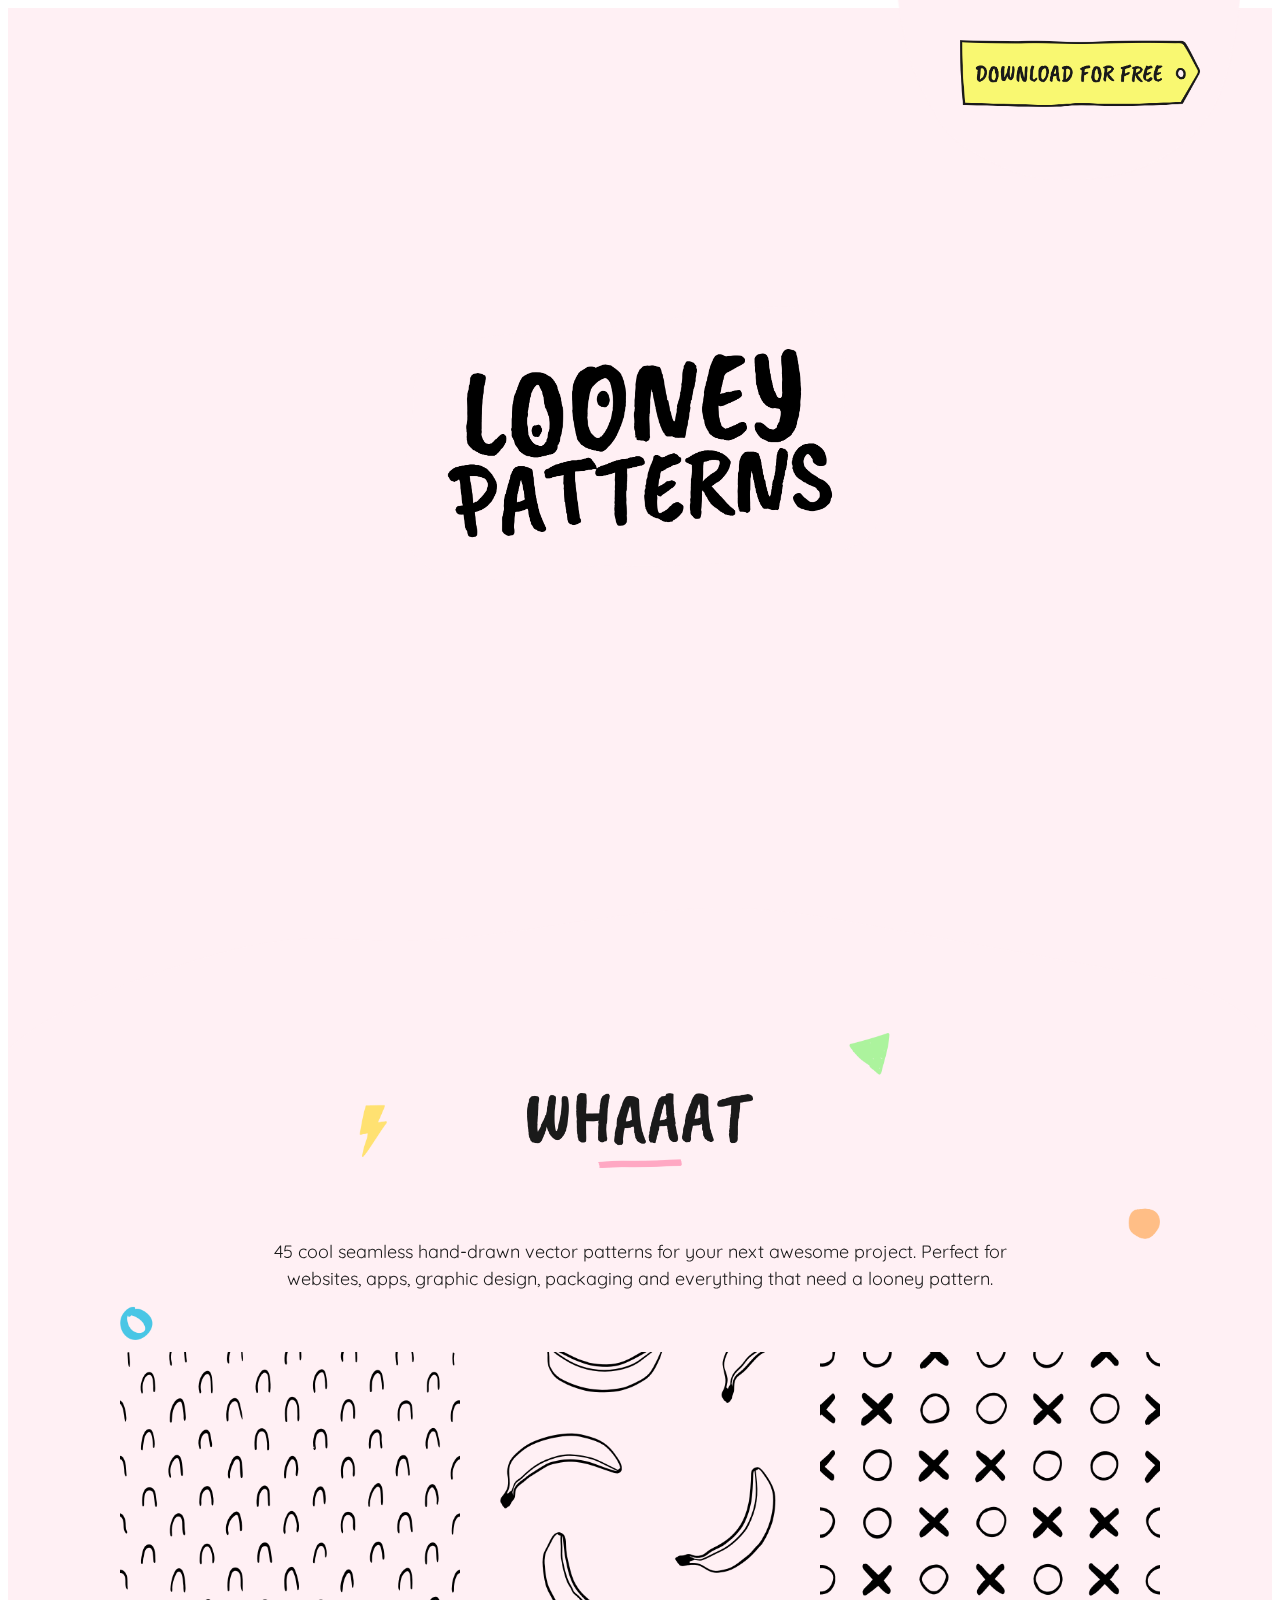
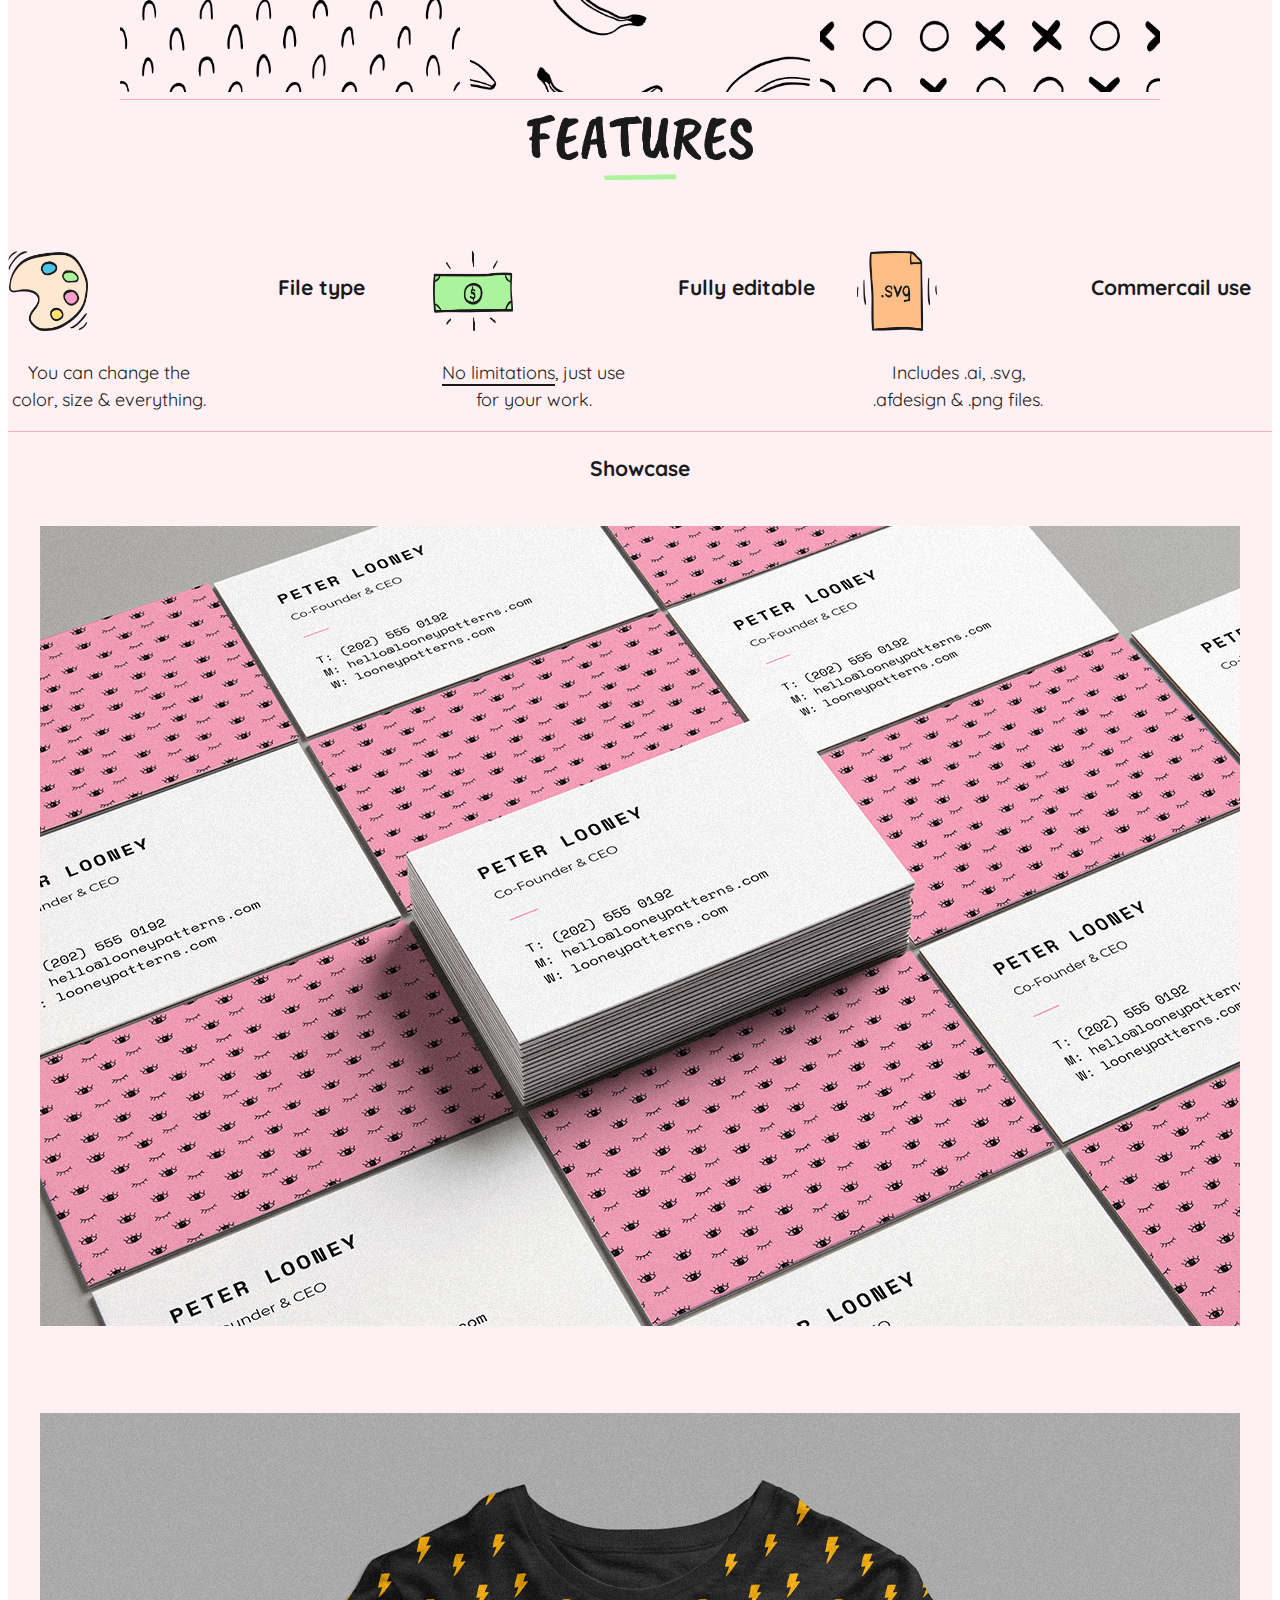
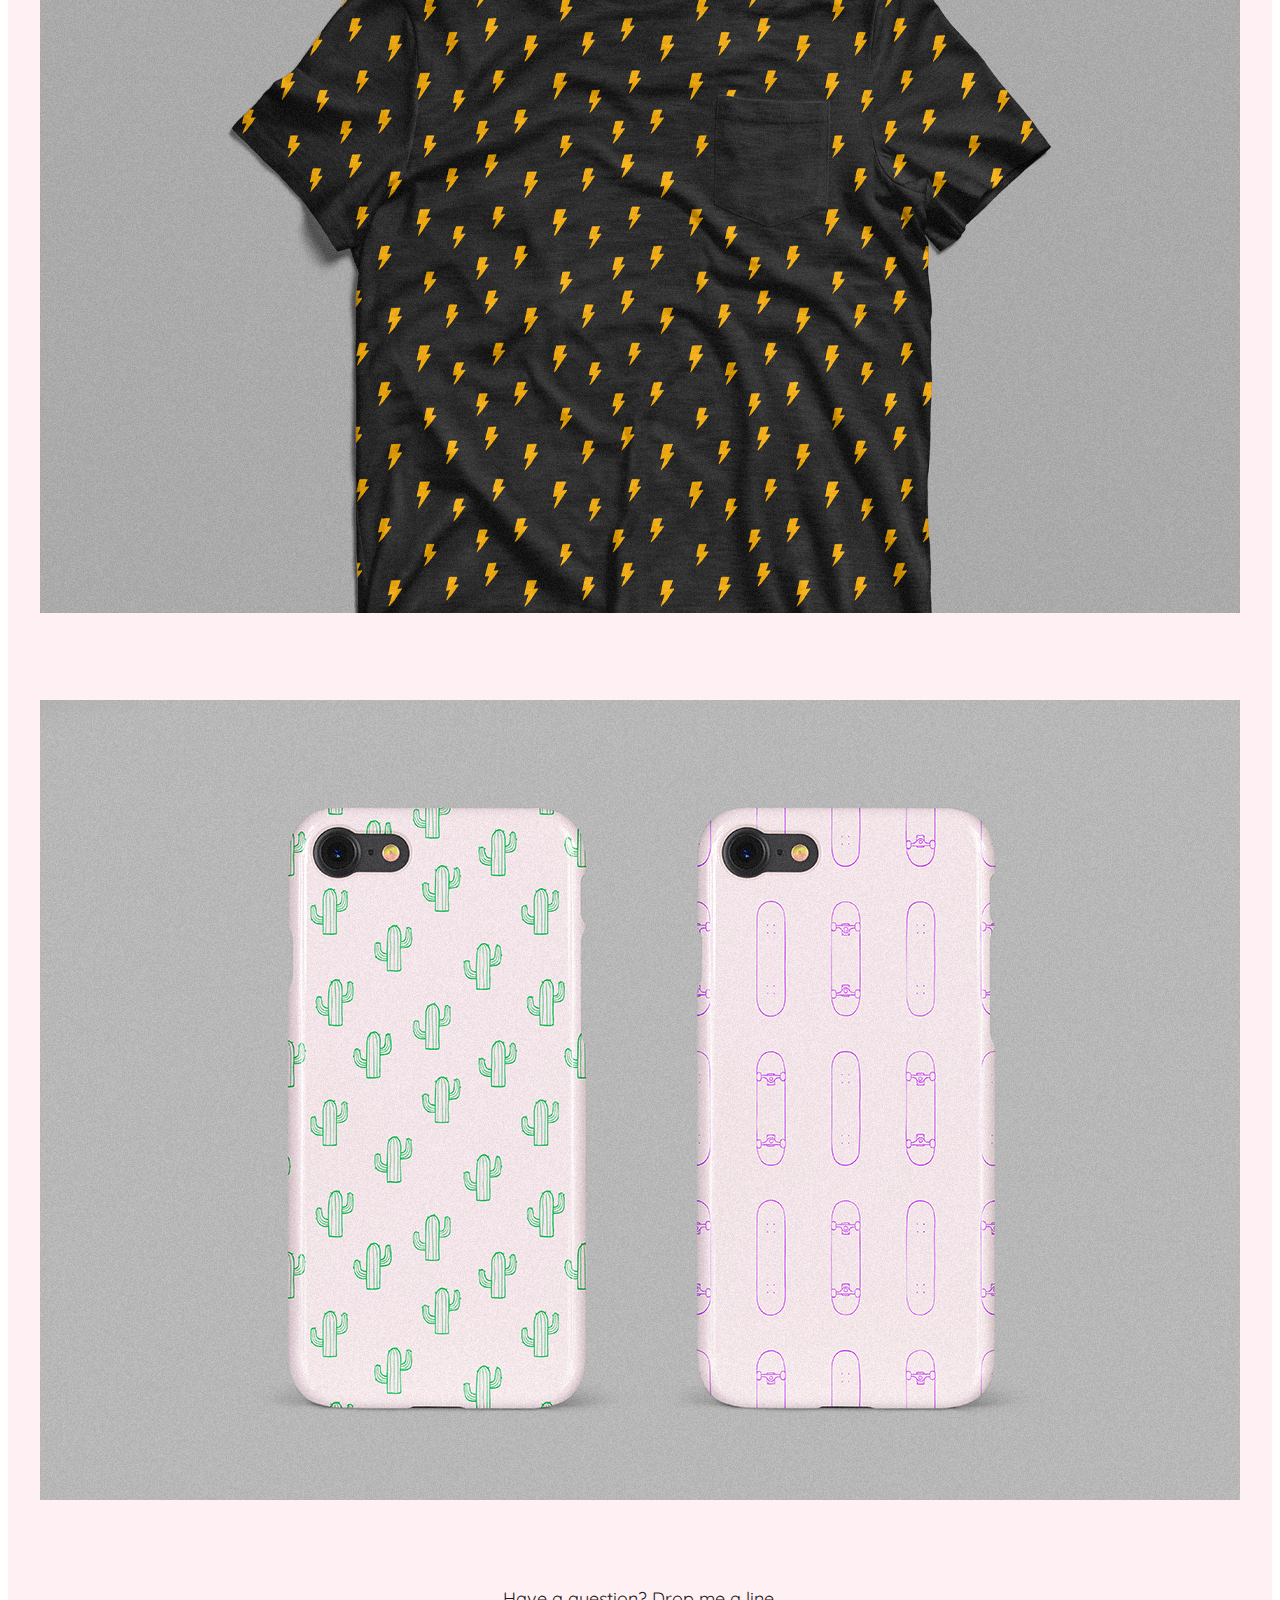
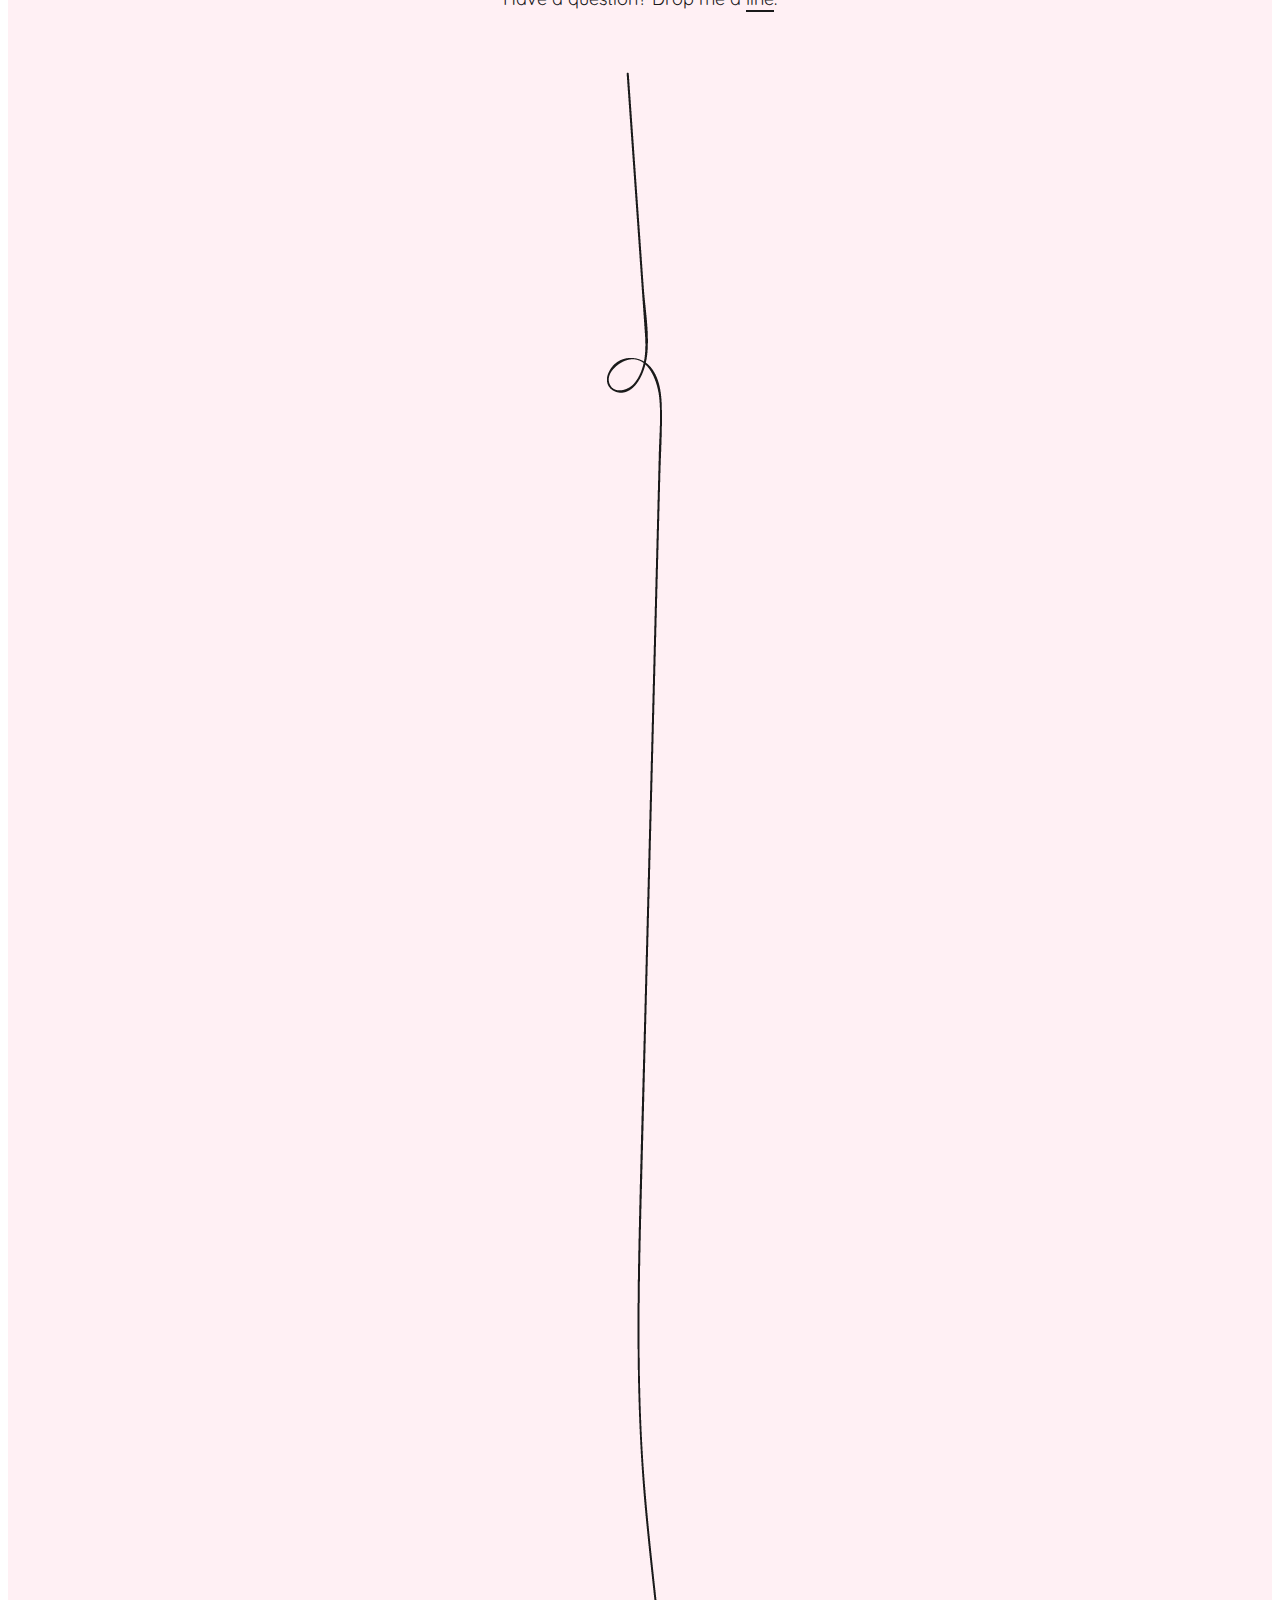
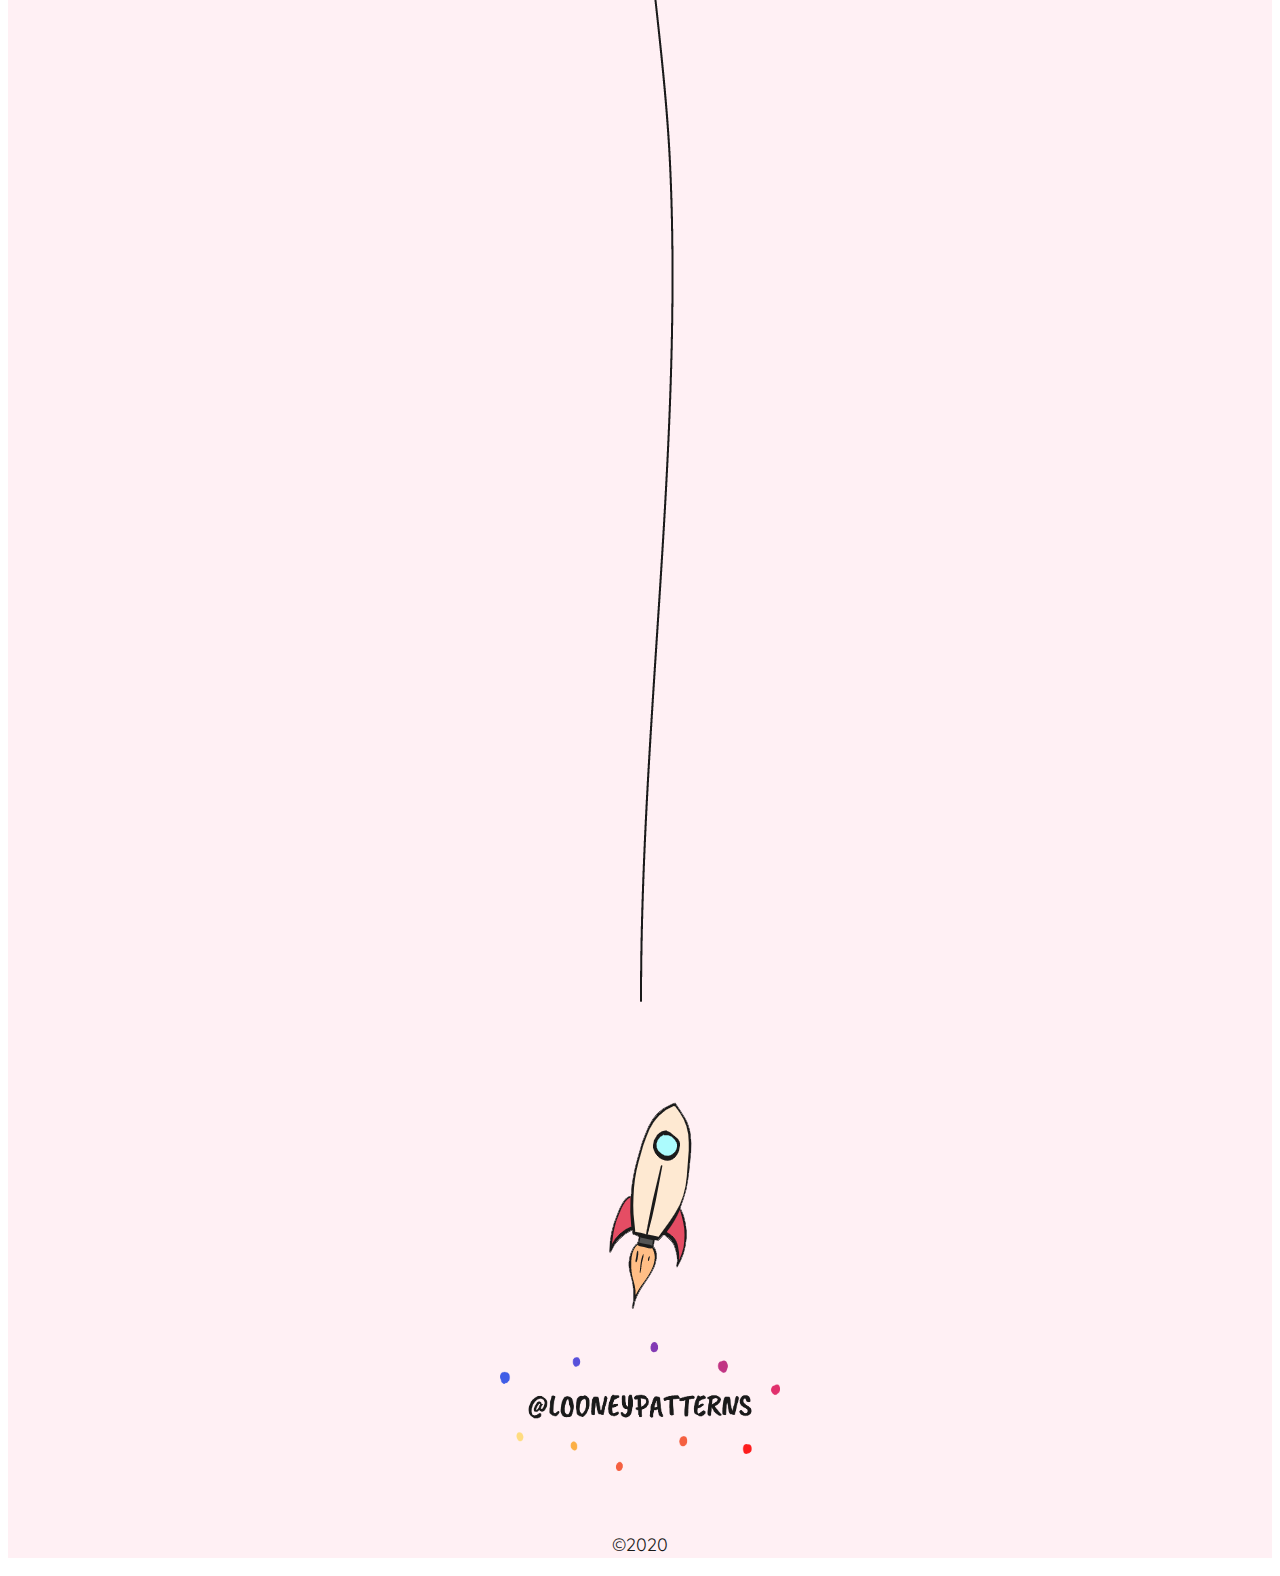
==== index.html @ 1f097062 "free button" ====
<!DOCTYPE html>
<html lang="en">
<head>
    <meta charset="UTF-8">
    <title>Home | Looney Patterns</title>
    <link rel="preconnect" href="https://fonts.gstatic.com"/> 
    <link href="https://fonts.googleapis.com/css2?family=Quicksand:wght@600&display=swap" rel="stylesheet"/>
    <link rel="stylesheet" href="css1/main.css"/>
</head>

<body>
<div class= "page">
<!-- header -->
    <nav class="free">
        <img src="images/header-free-btn.png" alt="download for free"/>
    </nav>

    <div class="free-background">
        <img src="images/header-free-btn-bg.png" alt="free background"/>
    </div>

    <div class="logo">
        <div class="logo-image">
            <h1><img src="images/header-logo.png" alt="logo"/></h1>
        </div>
    </div>
        <img class="top" src="images/body-top.png" alt="transition"/>	

<!-- section 1 -->
<section class="page-container">
    <section class="patterns">
        <div class="shapes">
            <img src="images/s1-shapes.png" alt="shapes"/>
        </div>
        <h2 class="whaaat-title"><img src="images/s1-whaaat-title.png" alt="whaaat title"/></h2>
            <p class="whaaat-copy">45 cool seamless hand-drawn vector patterns for your next awesome project. Perfect for websites, apps, graphic design, packaging and everything that need a looney pattern.</p>
 
<!-- section 1 patterns -->       
            <div class="pattern-container">
                <div class="pattern">
                    <div class="hover">
                        <a href="#!"><img class="hover-btn" src="images/view.png" alt="eye button"></a>
                    </div>
                    <img src="pattern/45.png" alt="pattern 45"/>
                </div>
                <div class="pattern">
                    <div class="hover">
                        <a href="#!"><img class="hover-btn" src="images/view.png" alt="eye button"></a>
                    </div>
                    <img src="pattern/44.png" alt="pattern 44"/>
                </div>
                <div class="pattern-right">
                    <div class="hover">
                        <a href="#!"><img class="hover-btn" src="images/view.png" alt="eye button"></a>
                    </div>
                    <img src="pattern/43.png" alt="pattern 43"/>
                </div>
            </div>
    </section>

<!-- section 2 -->
    <h2 class="features-title"><img src="images/s2-features-title.png" alt="features title"/></h2>
    <section class="pattern-container">
    <div class="item">
        <img src="images/s2-icon-fullyeditable.png" alt="fully editable icon"/>
    <h3>File type</h3>
    <p>You can change the color, size & everything.</p>
    </div>
    <div class="item">
        <img src="images/s2-icon-commercialuse.png" alt="commercial use icon"/>
    <h3>Fully editable</h3>
    <p><a href= "#!" class="link">No limitations</a>, just use for your work.</p>
    </div>
    <div class="item">
        <img src="images/s2-icon-filetype.png" alt="file type icon"/>
    <h3>Commercail use</h3>
    <p>Includes .ai, .svg, .afdesign & .png files.</p>
    </div>
    </section>
<!-- section 3 -->
    <h3>Showcase</h3>
    <div class="slider">
        <img src="images/s3-showcase-business-card.png" alt="business cards"/>
        <img src="images/s3-showcase-t-shirt.png" alt="t-shirt"/>
        <img src="images/s3-showcase-phone-case.png" alt="iphone case"/>
    </div>
<!-- footer -->
<footer>
    <p>Have a question? Drop me a <a href="#" class="link">line</a>.</p>
    <div class="line">
    <img src="images/footer-line.png" alt="line image">
    </div>
        <img src="images/footer-rocket.png" alt="rocket">
    <a href="#!"><img class="instagram" src="images/footer-instagram.png" alt="instagram link"/></a>
    <p> &#169;2020</p>
</footer>
</section>
</body>
</div>
</html>
---- css1/main.css ----
:root{
    --font-sans-serif: Quicksand, sans-serif;
    --black: #1a1a1a;
    --light-pink: #FFF0F4;
    --dark-pink: #ffa8c3;
}

body {
    font-family: var(--font-sans-serif);
    color: var(--black);
    line-height: 1.5;
    font-size: 1.8rem;
    font-size: 18px;
}
img {
	max-width: 100%;
	height: auto;
}
/*link hover*/
a {
	color: var(--black);
	text-decoration: none;
}
.link {
  border-bottom: 2px solid var(--black);
}
.link:hover { 
	background: var(--black);
	color: var(--light-pink);
}

/*page background*/
.page {
  background: var(--light-pink) url(https://looneypatterns.com/images/bg.png) fixed repeat;
  background-size: 144px;
  width: 100%;
	height: 100%;
} 

/*titles*/
.whaaat-title {
	max-width: 226px;
	margin: 0 auto 60px;
}

.features-title {
	max-width: 226px;
	margin: 0 auto 60px;
}

.logo-image {
	width: 480px;
	position: fixed;
	top: 50%;
	left: 50%;
  transform: translate(-50%, -50%);
}

.logo {
  width: 100%;
  height: 100vh;
  min-height: 540px;
}

/*header*/
/*nav*/
.free {
  width: calc(100% - 60px);
  max-width: 1200px;
  height: 70px;
  position: fixed;
  margin: 0 auto;
  top: 40px;
  left: 0;
  right: 0;
  z-index: 9998;
}
  
.free-background {
  width: calc(100% - 60px);
  max-width: 1200px;
  height: 180px;
  position: fixed;
  margin: 0 auto;
  top: 0px;
  left: 0;
  right: 0;
  z-index: 1;
  text-align: right;
}

.free-background img{
  height: 180px;
}

.free img {
	display: block;
	margin-left: calc(100% - 280px);
	width: 240px;
	z-index: 9998;
}

/*transition*/
.top {
	position: relative;
	display: block;
	width: 100%;
	margin-bottom: -1px;
}

.page-container {
  background: #FFF0F4;
  position: relative;
  height: 100%;
  text-align: center;
}

/*section 1*/

.patterns {
	position: relative;
	max-width: 1040px;
	margin: 0 auto;
	padding: 40px 0 15px;
}

.whaaat-copy {
  margin: 0 0 60px 0;
  padding: 0 120px;
  position: relative;
}
.shapes {
	width: 100%;
	max-width: 1040px;
	height: 180px;
	position: absolute;
  top: -20px;
}

/*patterns*/

.pattern-container {
    position: relative;
    border-bottom: 1px solid #FFA8C3;
    display: grid;
    grid-gap: 10px;
    grid-template-columns: repeat(auto-fit, minmax(185px, 1fr));
    align-content: start;
}

.pattern-container img {
  border-radius: 10px;
}

.pattern-container .pattern { 
  line-height: 0; 
}

.pattern-right { 
  position: relative;
}

.pattern:after {
	background: #FFA8C3;
	display: block;
	width: 1px;
	height: 100%;
	position: absolute;
	top: 0;
	right: 0;
}

.hover {
	width: 100%;
	height: 100%;
	position: absolute;
	top: 0;
	left: 0;
	opacity: 0;
}

.hover:hover { 
  opacity: 1; 
}

.hover-btn {
	width: 80px;
	position: absolute;
	top: 50%;
	left: 50%;
	transform: translate(-50%, -50%);
}

/*section 2*/
.item { 
  display: grid;
  grid-gap: 10px;
  grid-template-columns: repeat(auto-fit, minmax(185px, 1fr));
  align-content: start;
}
.item img {
	width: 80px;
	height: 80px;
}

.item p {
  display: block;
  margin-block-start: 1em;
  margin-block-end: 1em;
  margin-inline-start: 0px;
  margin-inline-end: 0px;
}
.patterns-features h3 { 
  margin: 10px 0; 
}

/*section 3*/

.slider img {
	margin: 20px 0 60px;
	position: relative;
	z-index: 9997;
}


/*footer*/

.line {
	width: 180px;
	margin: 60px auto 60px;
}

.instagram{
    position: relative;
    z-index: 2;
    display: block;
    width: 100%;
    max-width: 280px;
    margin: 0 auto 60px;
}
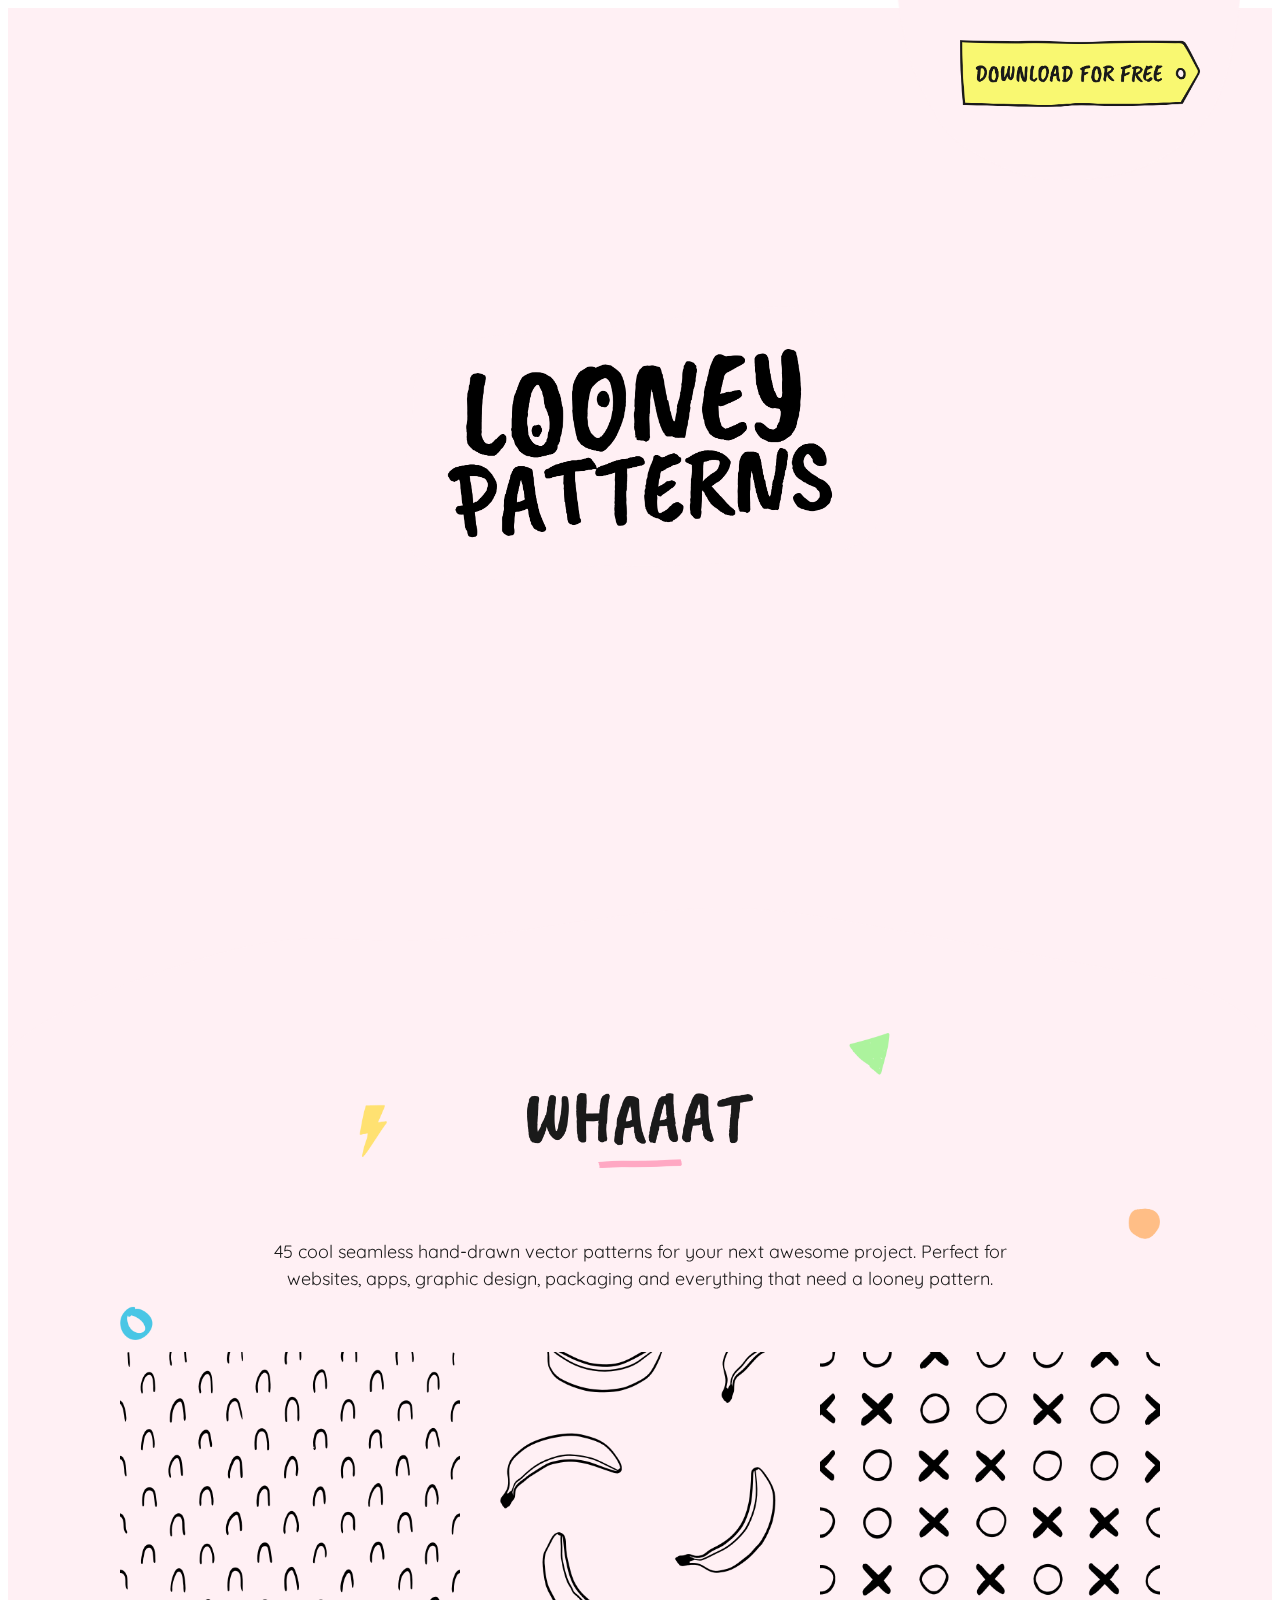
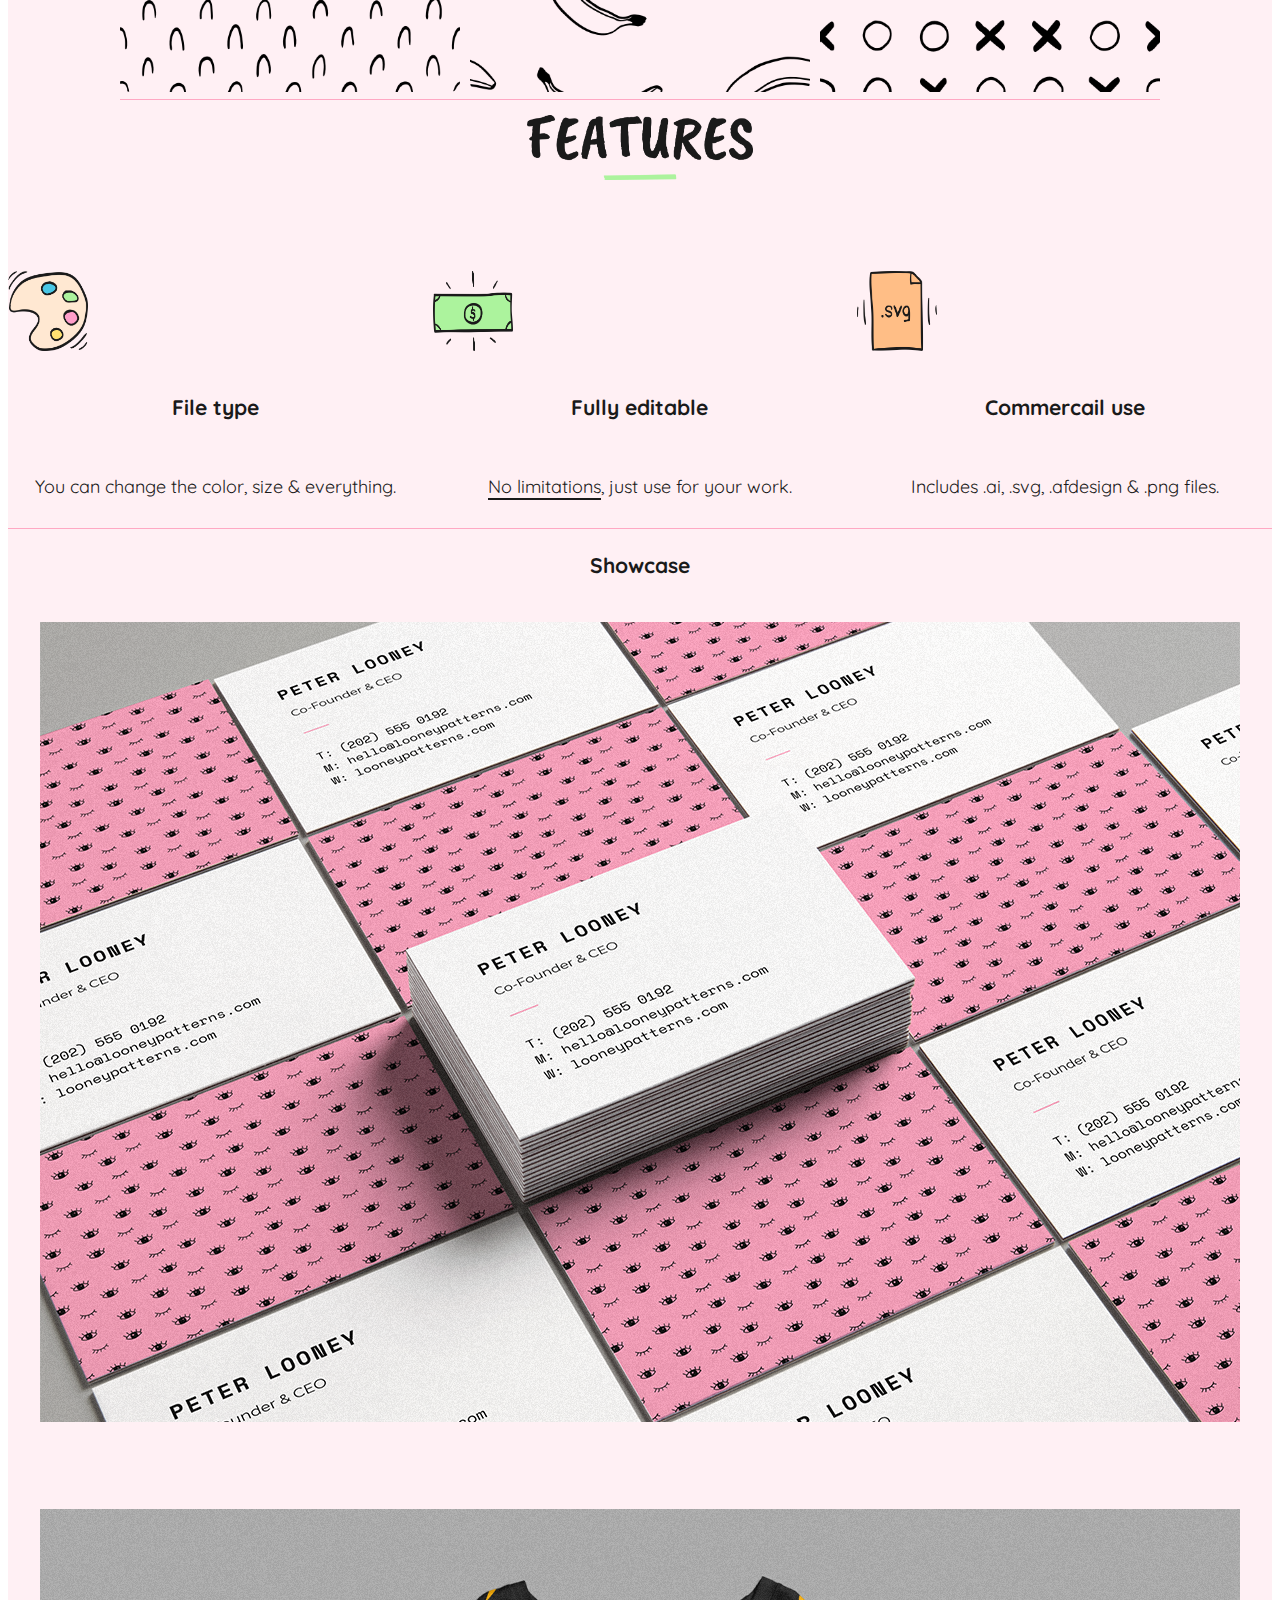
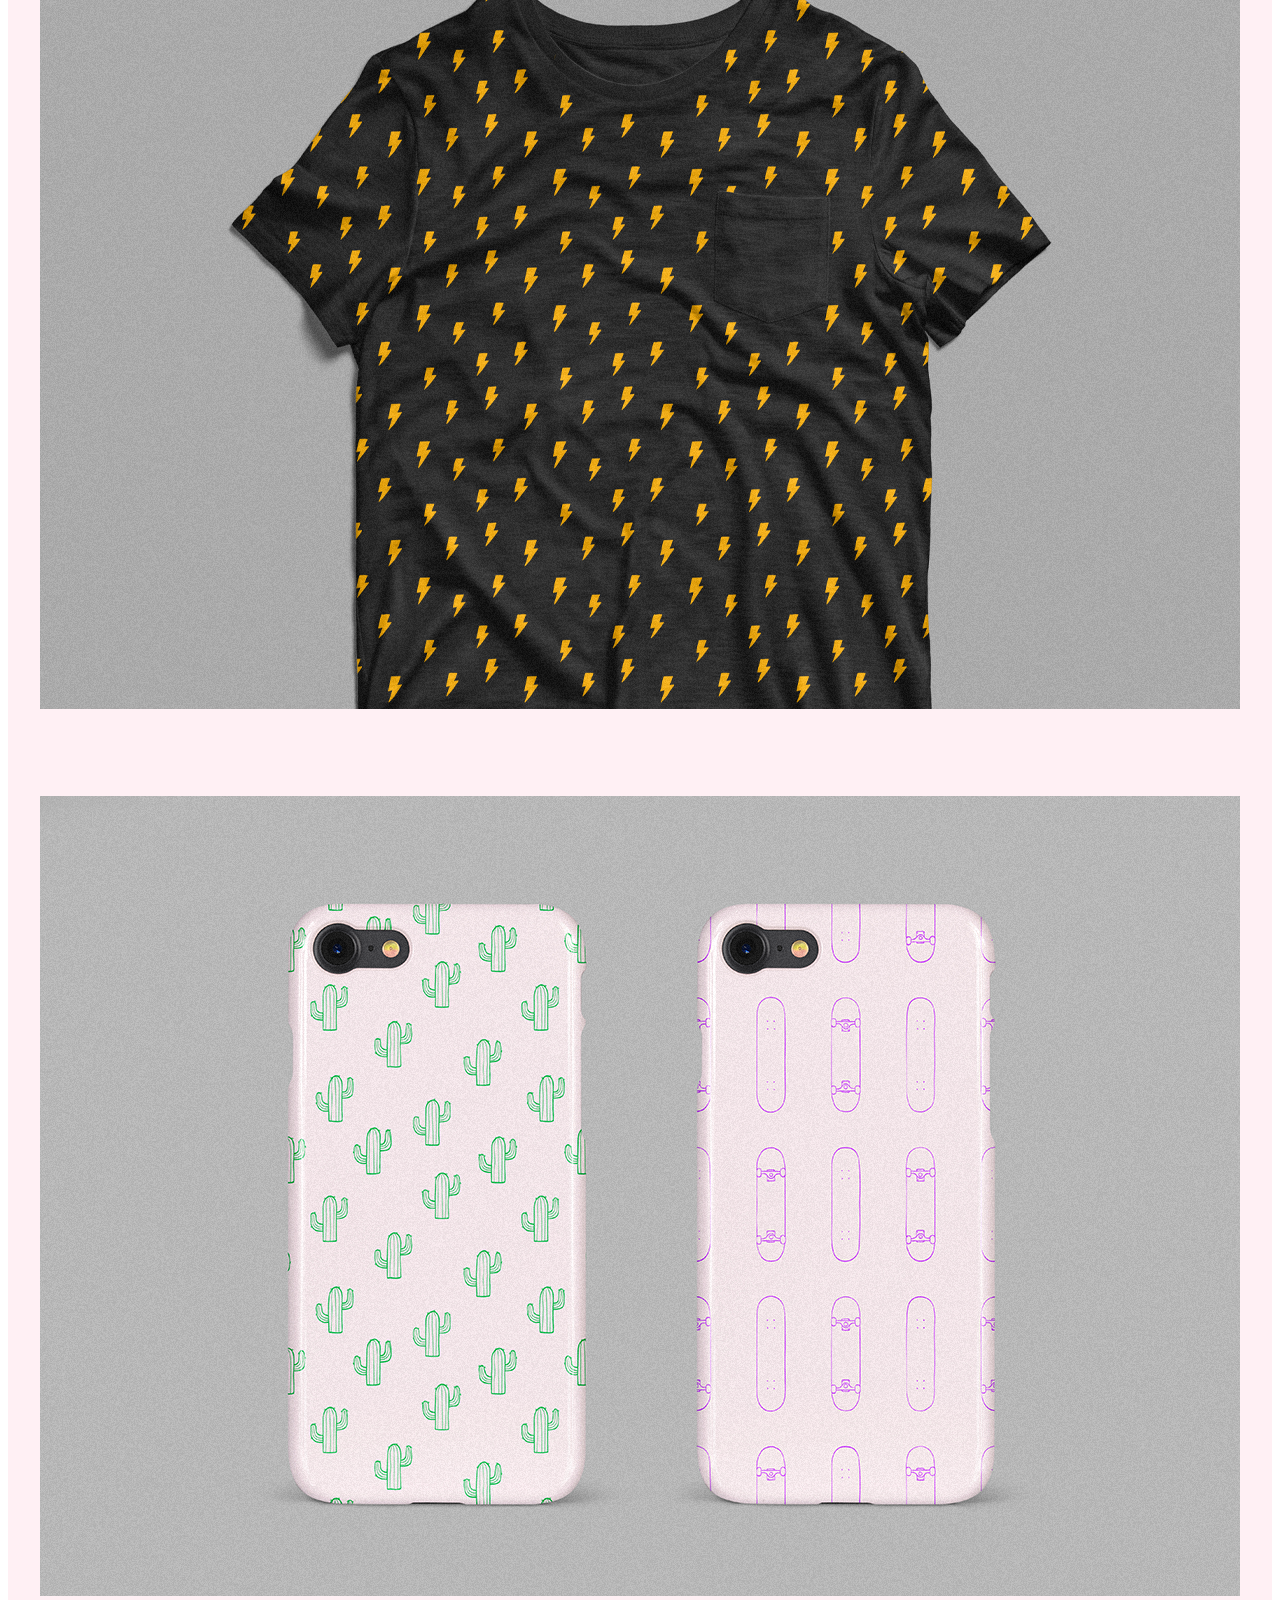
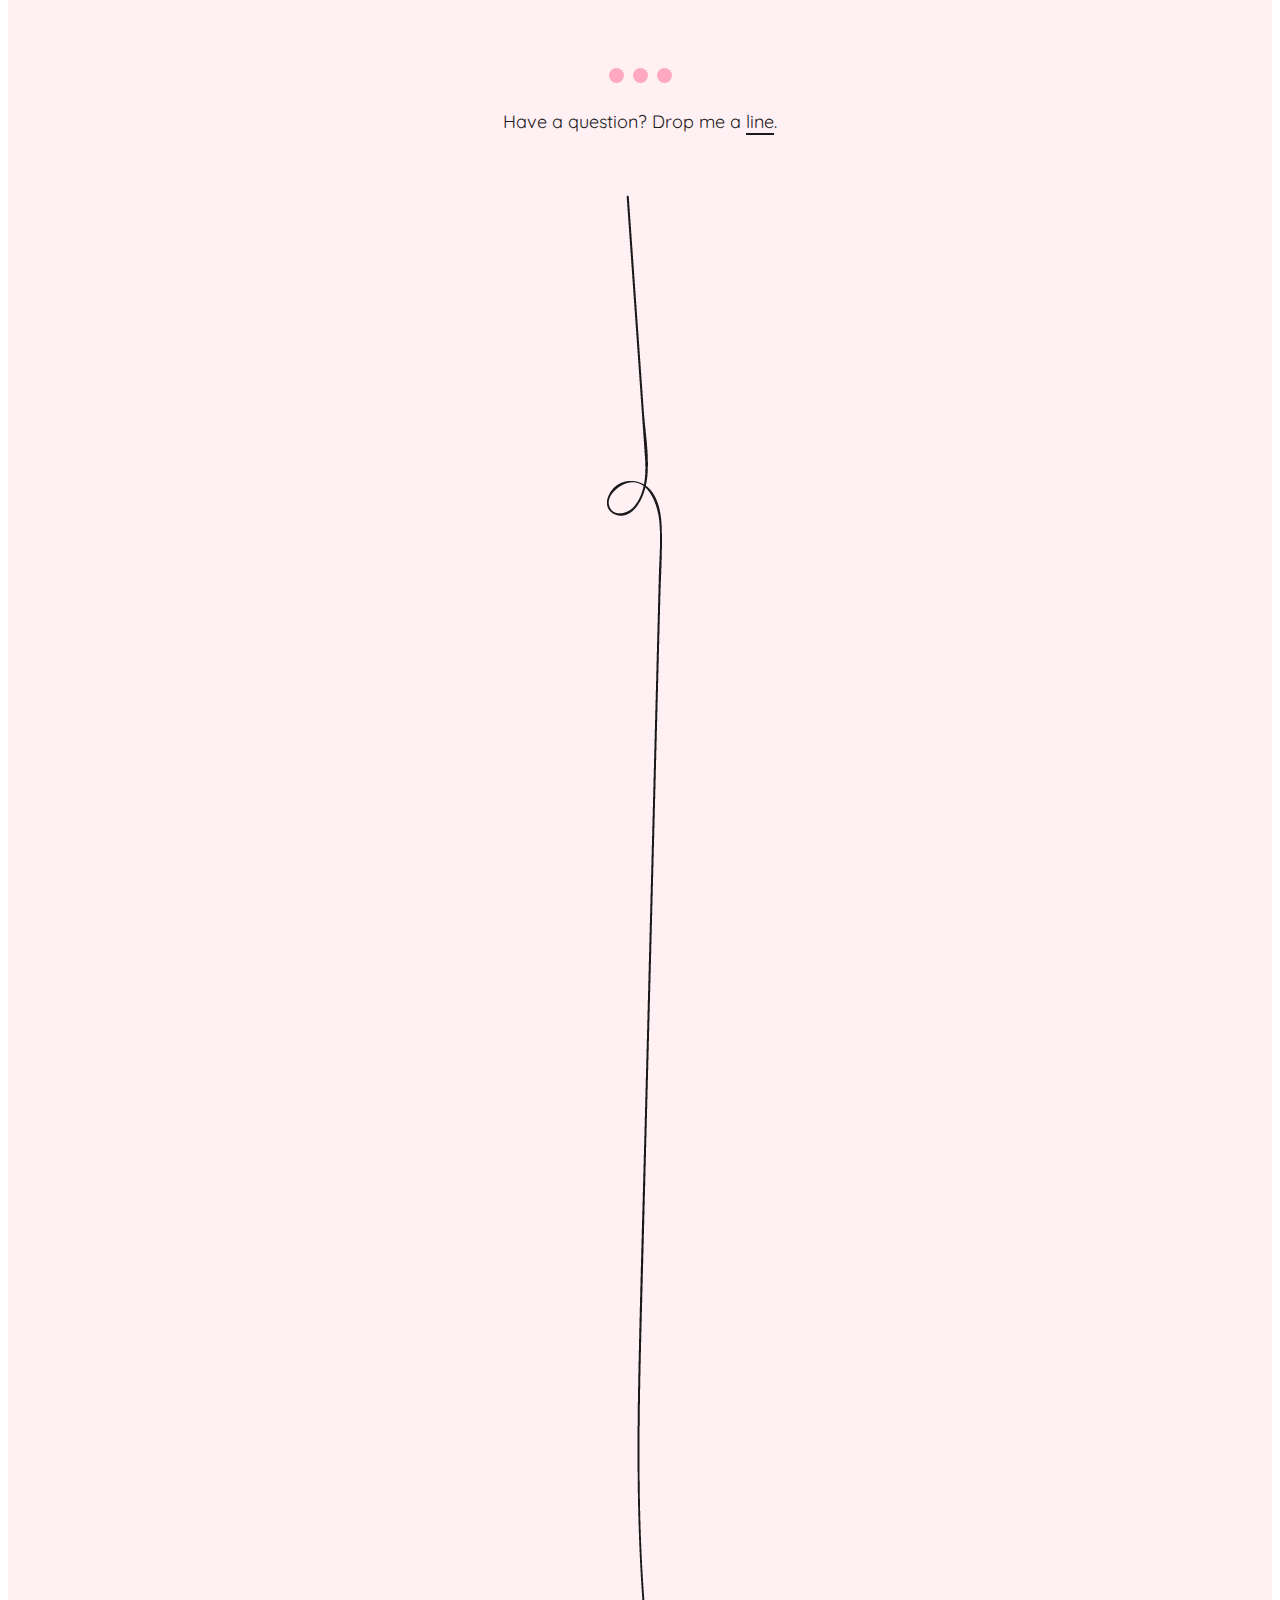
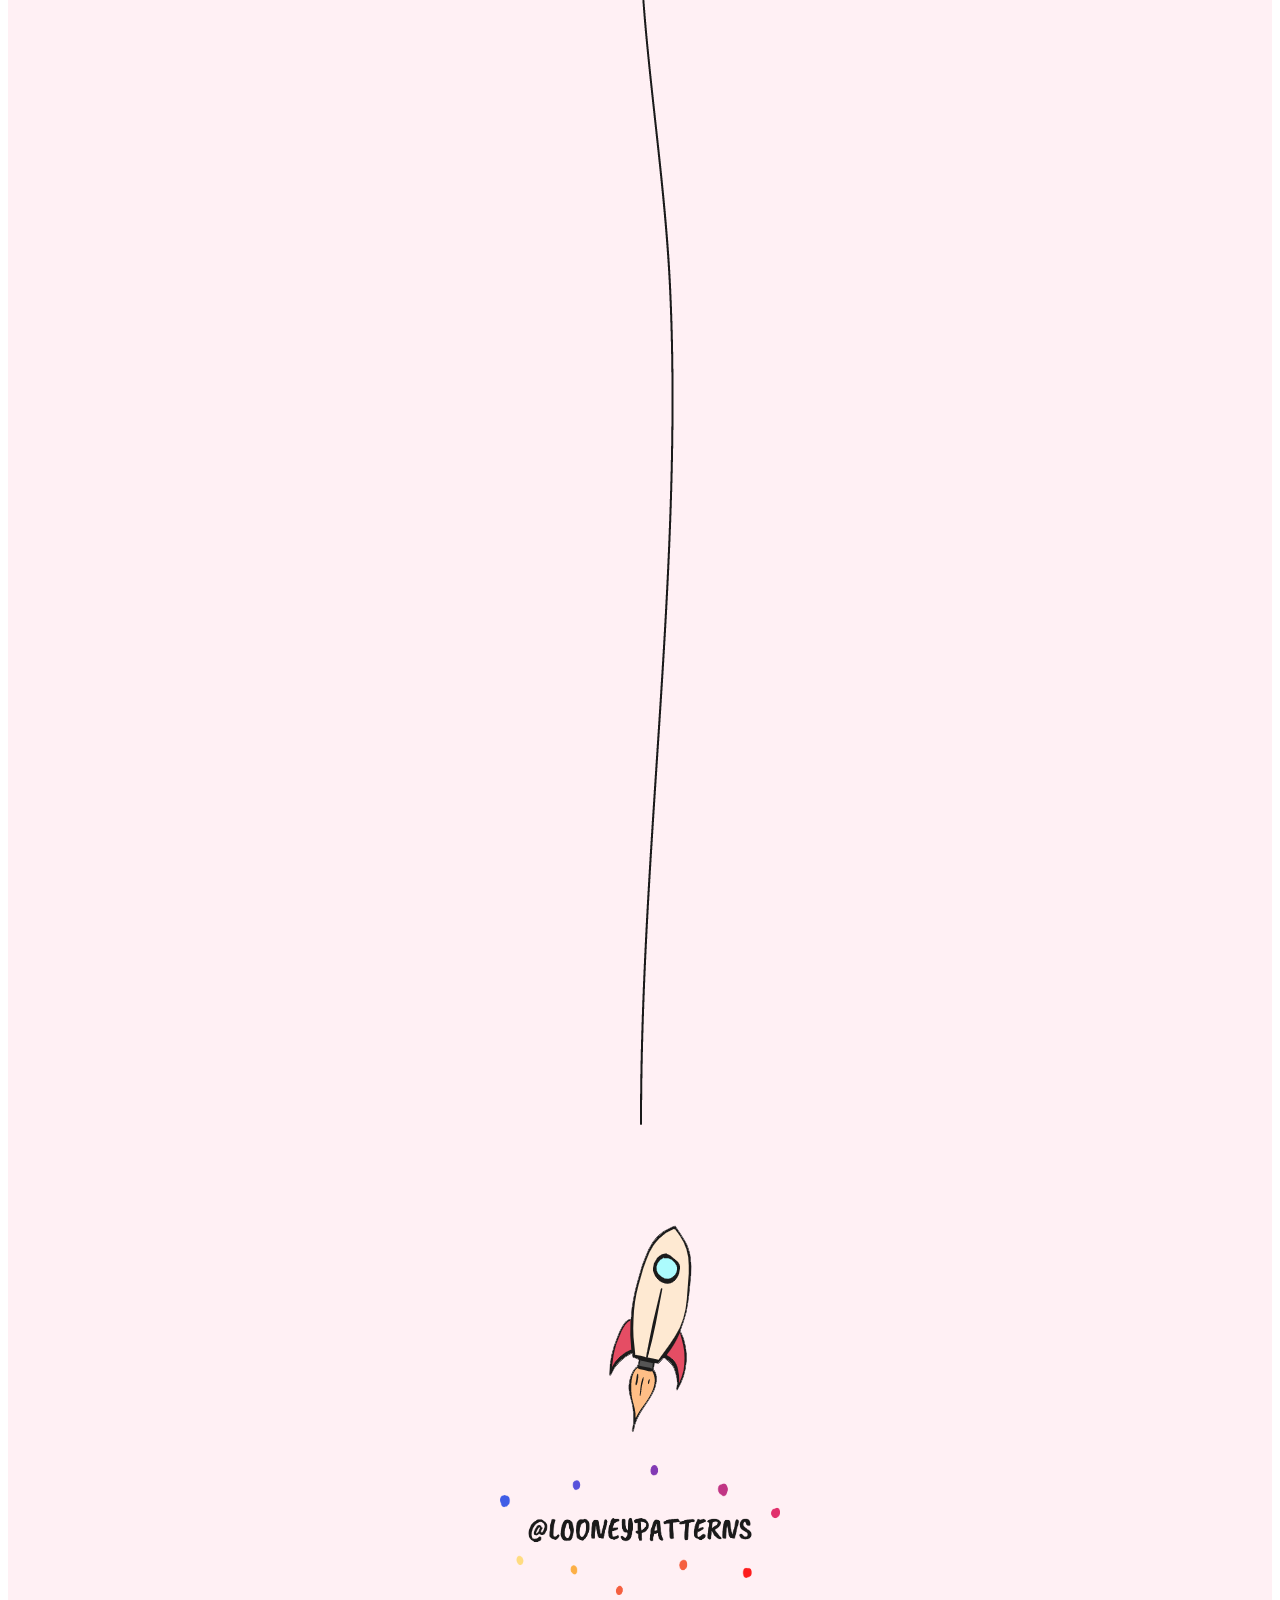
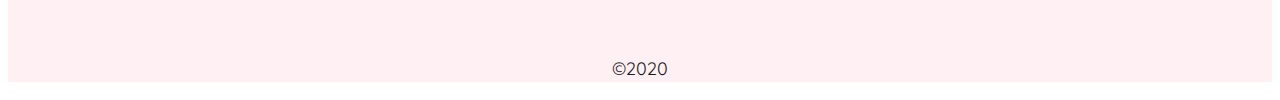
==== commit 323396dd: "dots" ====
--- a/index.html
+++ b/index.html
@@ -16,7 +16,7 @@
     </nav>
 
     <div class="free-background">
-        <img src="images/header-free-btn-bg.png" alt="free background"/>
+        <img src="images/header-free-btn-bg.png" alt="free button background"/>
     </div>
 
     <div class="logo">
@@ -78,12 +78,19 @@
     </div>
     </section>
 <!-- section 3 -->
+    <section>
     <h3>Showcase</h3>
     <div class="slider">
         <img src="images/s3-showcase-business-card.png" alt="business cards"/>
         <img src="images/s3-showcase-t-shirt.png" alt="t-shirt"/>
         <img src="images/s3-showcase-phone-case.png" alt="iphone case"/>
     </div>
+    <div style="text-align:center">
+        <span class="dot" onclick="currentSlide(1)"></span> 
+        <span class="dot" onclick="currentSlide(2)"></span> 
+        <span class="dot" onclick="currentSlide(3)"></span> 
+      </div>
+    </section>
 <!-- footer -->
 <footer>
     <p>Have a question? Drop me a <a href="#" class="link">line</a>.</p>
--- a/css1/main.css
+++ b/css1/main.css
@@ -65,39 +65,37 @@
 /*header*/
 /*nav*/
 .free {
-  width: calc(100% - 60px);
-  max-width: 1200px;
-  height: 70px;
-  position: fixed;
-  margin: 0 auto;
-  top: 40px;
-  left: 0;
-  right: 0;
-  z-index: 9998;
-}
-  
+	width: calc(100% - 60px);
+	max-width: 1200px;
+	height: 70px;
+	position: fixed;
+	margin: 0 auto;
+	top: 40px;
+	left: 0;
+	right: 0;
+	z-index: 9998;
+}
+
+.free img {
+	display: block;
+	margin-left: calc(100% - 280px);
+  width: 240px;
+}
+
+.free-background img{
+  height: 180px;
+}
+
 .free-background {
   width: calc(100% - 60px);
   max-width: 1200px;
   height: 180px;
-  position: fixed;
-  margin: 0 auto;
-  top: 0px;
-  left: 0;
-  right: 0;
-  z-index: 1;
-  text-align: right;
-}
-
-.free-background img{
-  height: 180px;
-}
-
-.free img {
-	display: block;
-	margin-left: calc(100% - 280px);
-	width: 240px;
-	z-index: 9998;
+  position: fixed; 
+  margin: 0 auto; 
+  top: 0px; 
+  left: 0; 
+  right: 0; 
+  text-align: right; 
 }
 
 /*transition*/
@@ -140,12 +138,12 @@
 /*patterns*/
 
 .pattern-container {
-    position: relative;
-    border-bottom: 1px solid #FFA8C3;
-    display: grid;
-    grid-gap: 10px;
-    grid-template-columns: repeat(auto-fit, minmax(185px, 1fr));
-    align-content: start;
+  position: relative;
+  border-bottom: 1px solid #FFA8C3;
+  display: grid;
+  grid-gap: 10px;
+  grid-template-columns: repeat(auto-fit, minmax(185px, 1fr));
+  align-content: start;
 }
 
 .pattern-container img {
@@ -195,12 +193,14 @@
 .item { 
   display: grid;
   grid-gap: 10px;
-  grid-template-columns: repeat(auto-fit, minmax(185px, 1fr));
+  grid-template-columns: repeat (minmax(185px, 1fr));
   align-content: start;
+  margin: 10px 0; 
 }
 .item img {
 	width: 80px;
-	height: 80px;
+  height: 80px;
+  margin: 10px 0; 
 }
 
 .item p {
@@ -210,18 +210,26 @@
   margin-inline-start: 0px;
   margin-inline-end: 0px;
 }
+
 .patterns-features h3 { 
-  margin: 10px 0; 
-}
+  margin: 10px 0; }
 
 /*section 3*/
 
 .slider img {
 	margin: 20px 0 60px;
 	position: relative;
-	z-index: 9997;
-}
-
+}
+
+.dot {
+  cursor: pointer;
+  height: 15px;
+  width: 15px;
+  margin: 0 2px;
+  background-color: var(--dark-pink);
+  border-radius: 50%;
+  display: inline-block;
+}
 
 /*footer*/
 
@@ -232,7 +240,6 @@
 
 .instagram{
     position: relative;
-    z-index: 2;
     display: block;
     width: 100%;
     max-width: 280px;
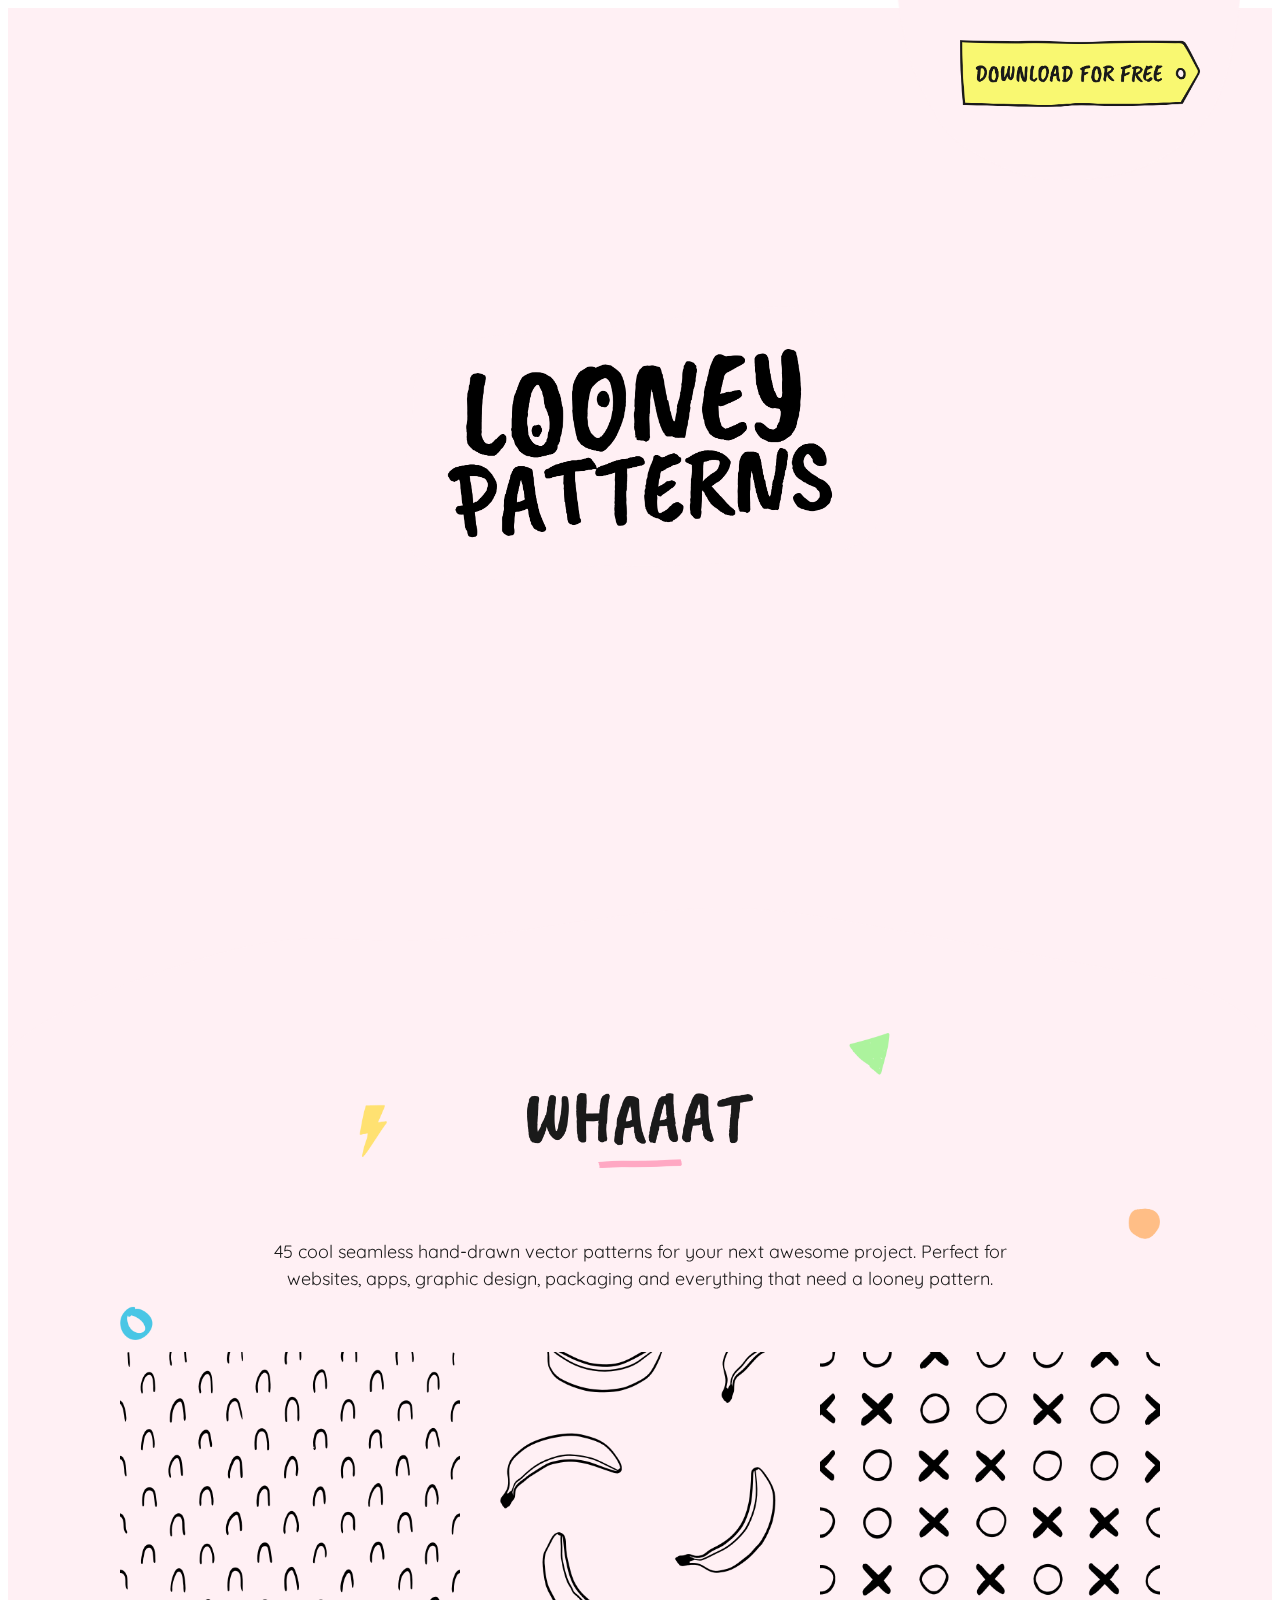
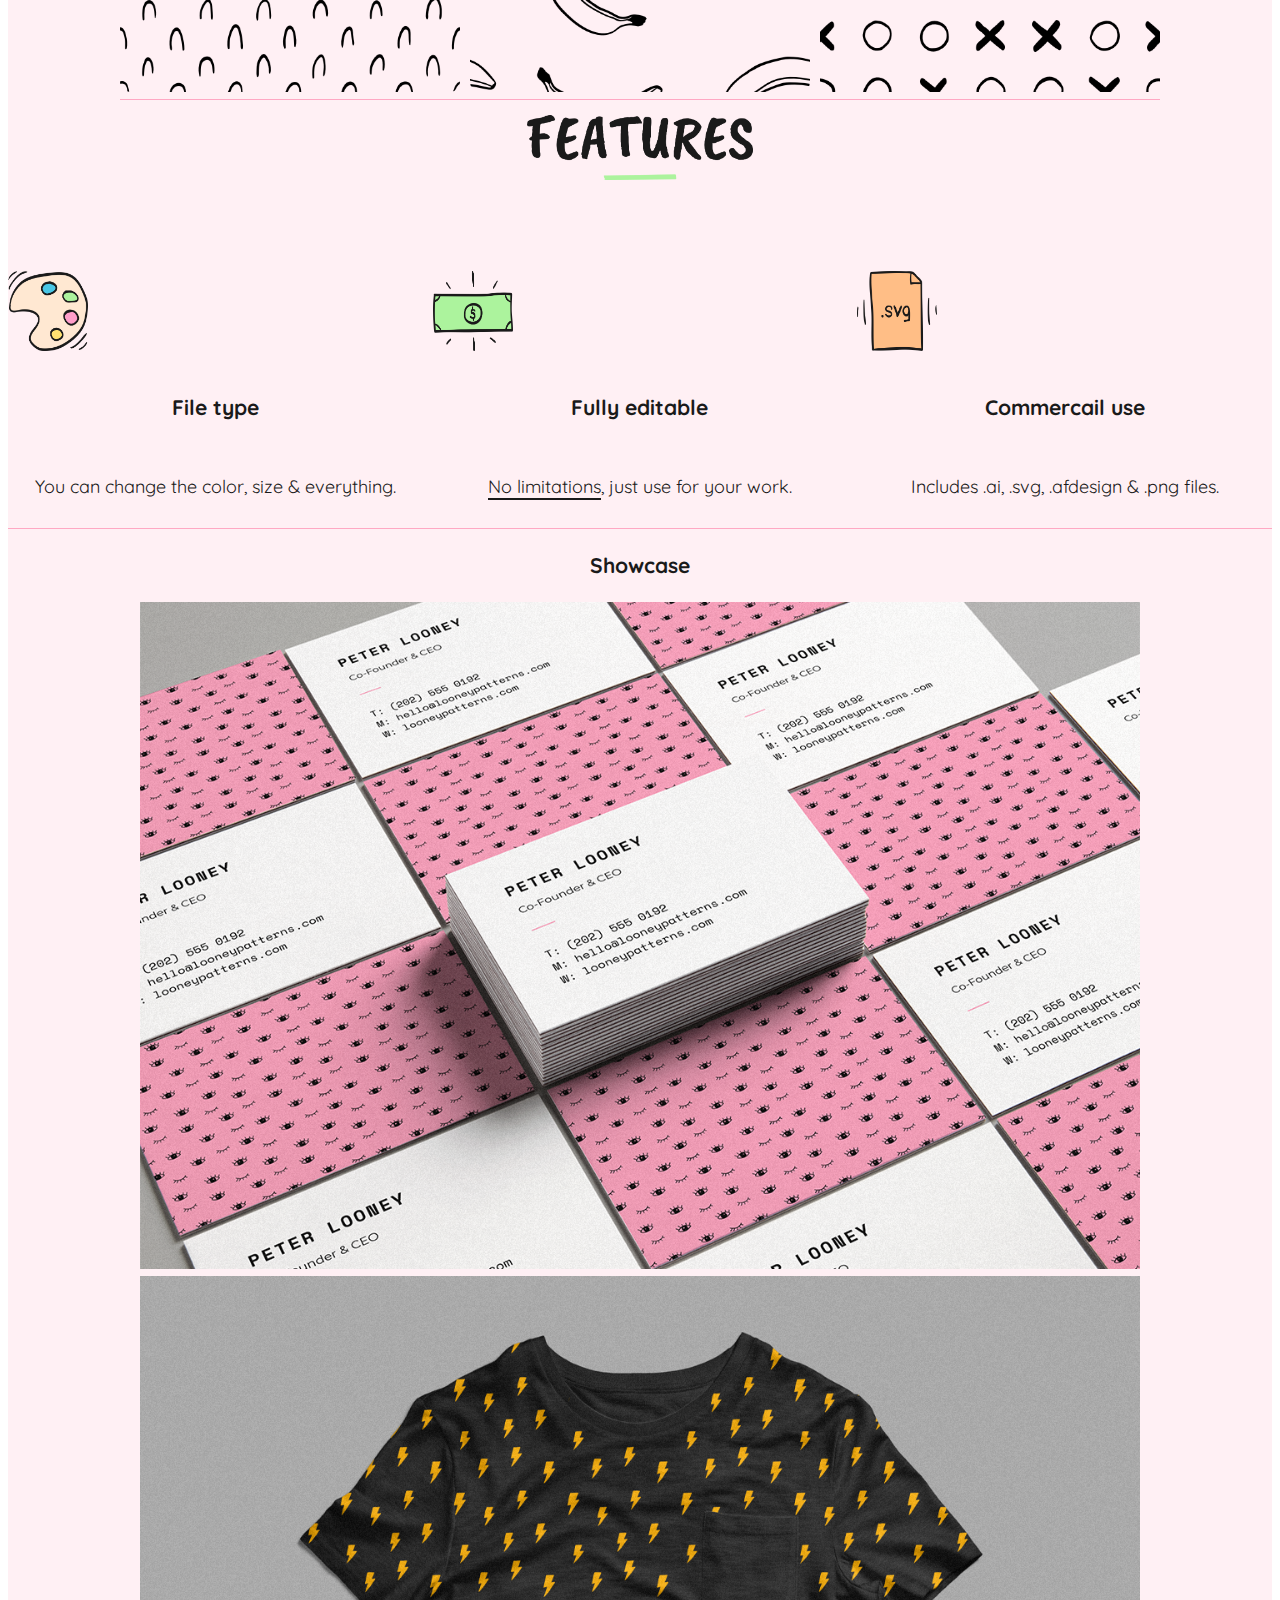
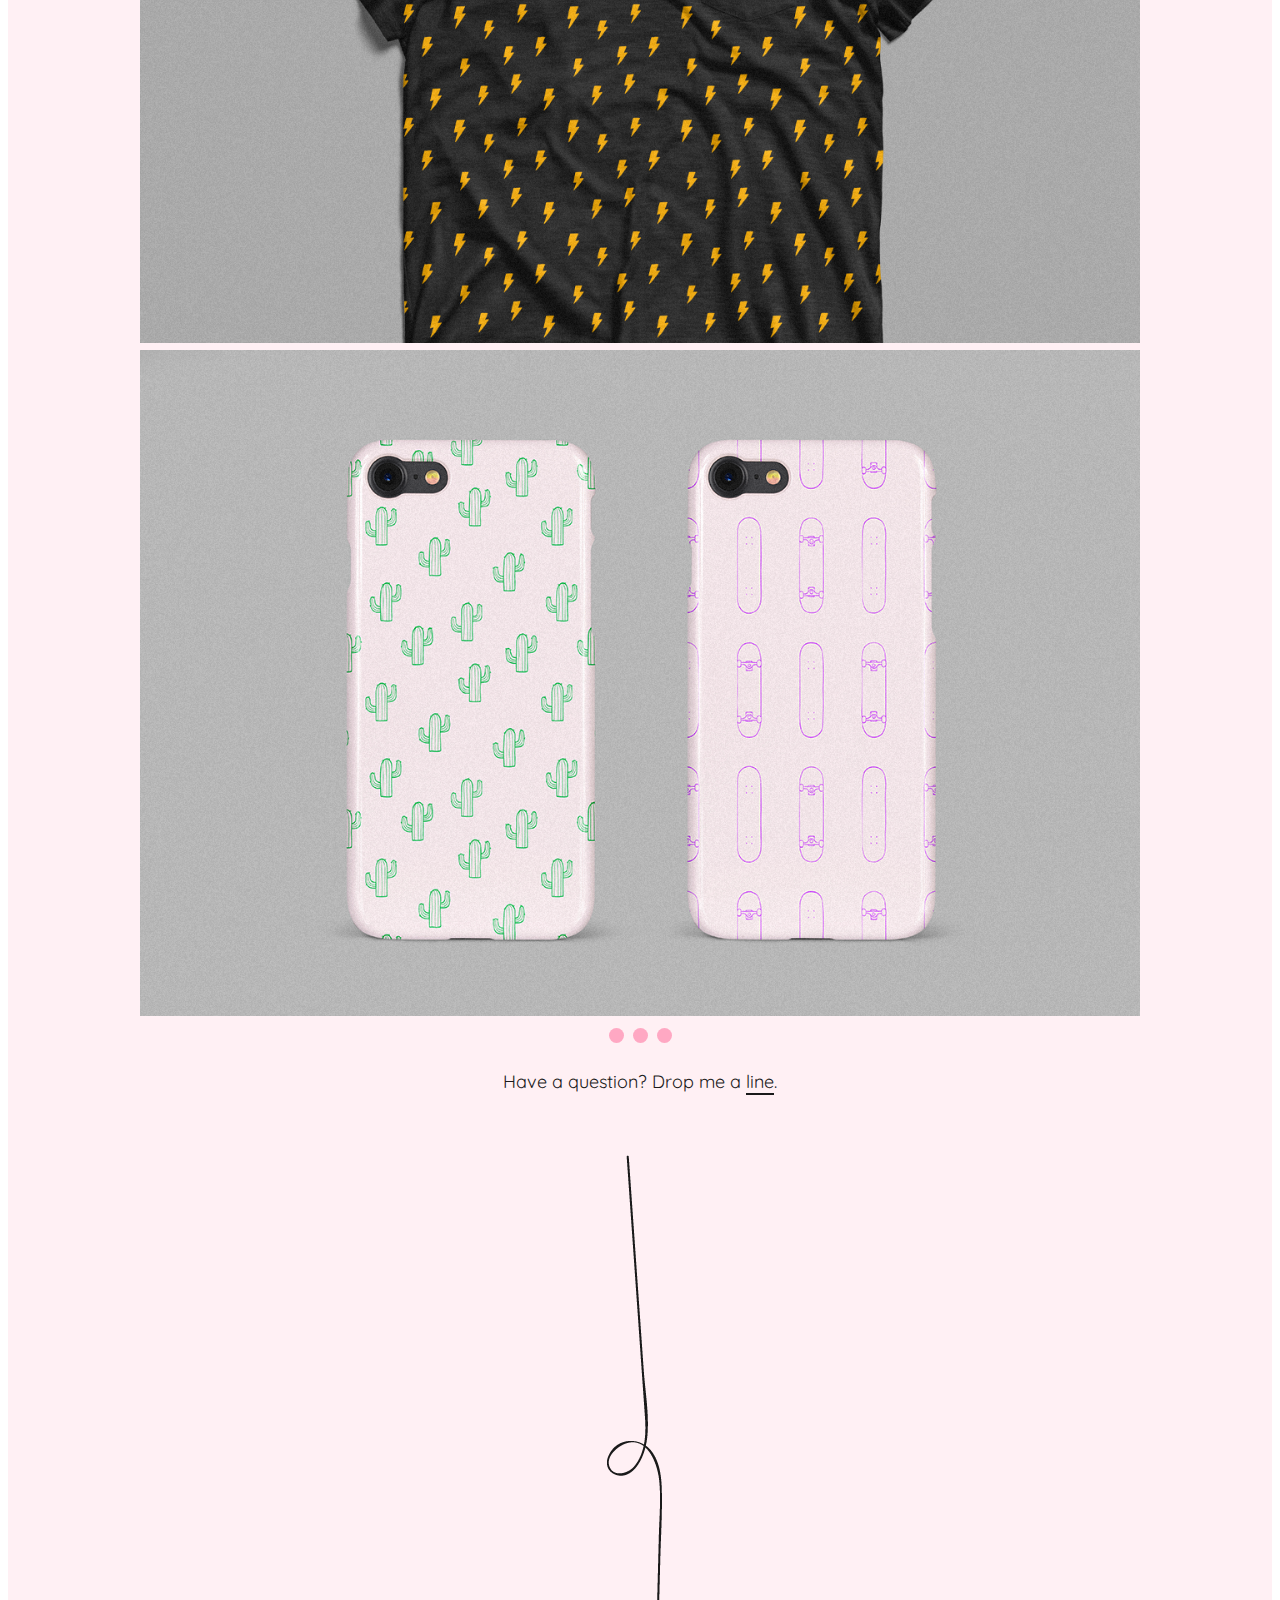
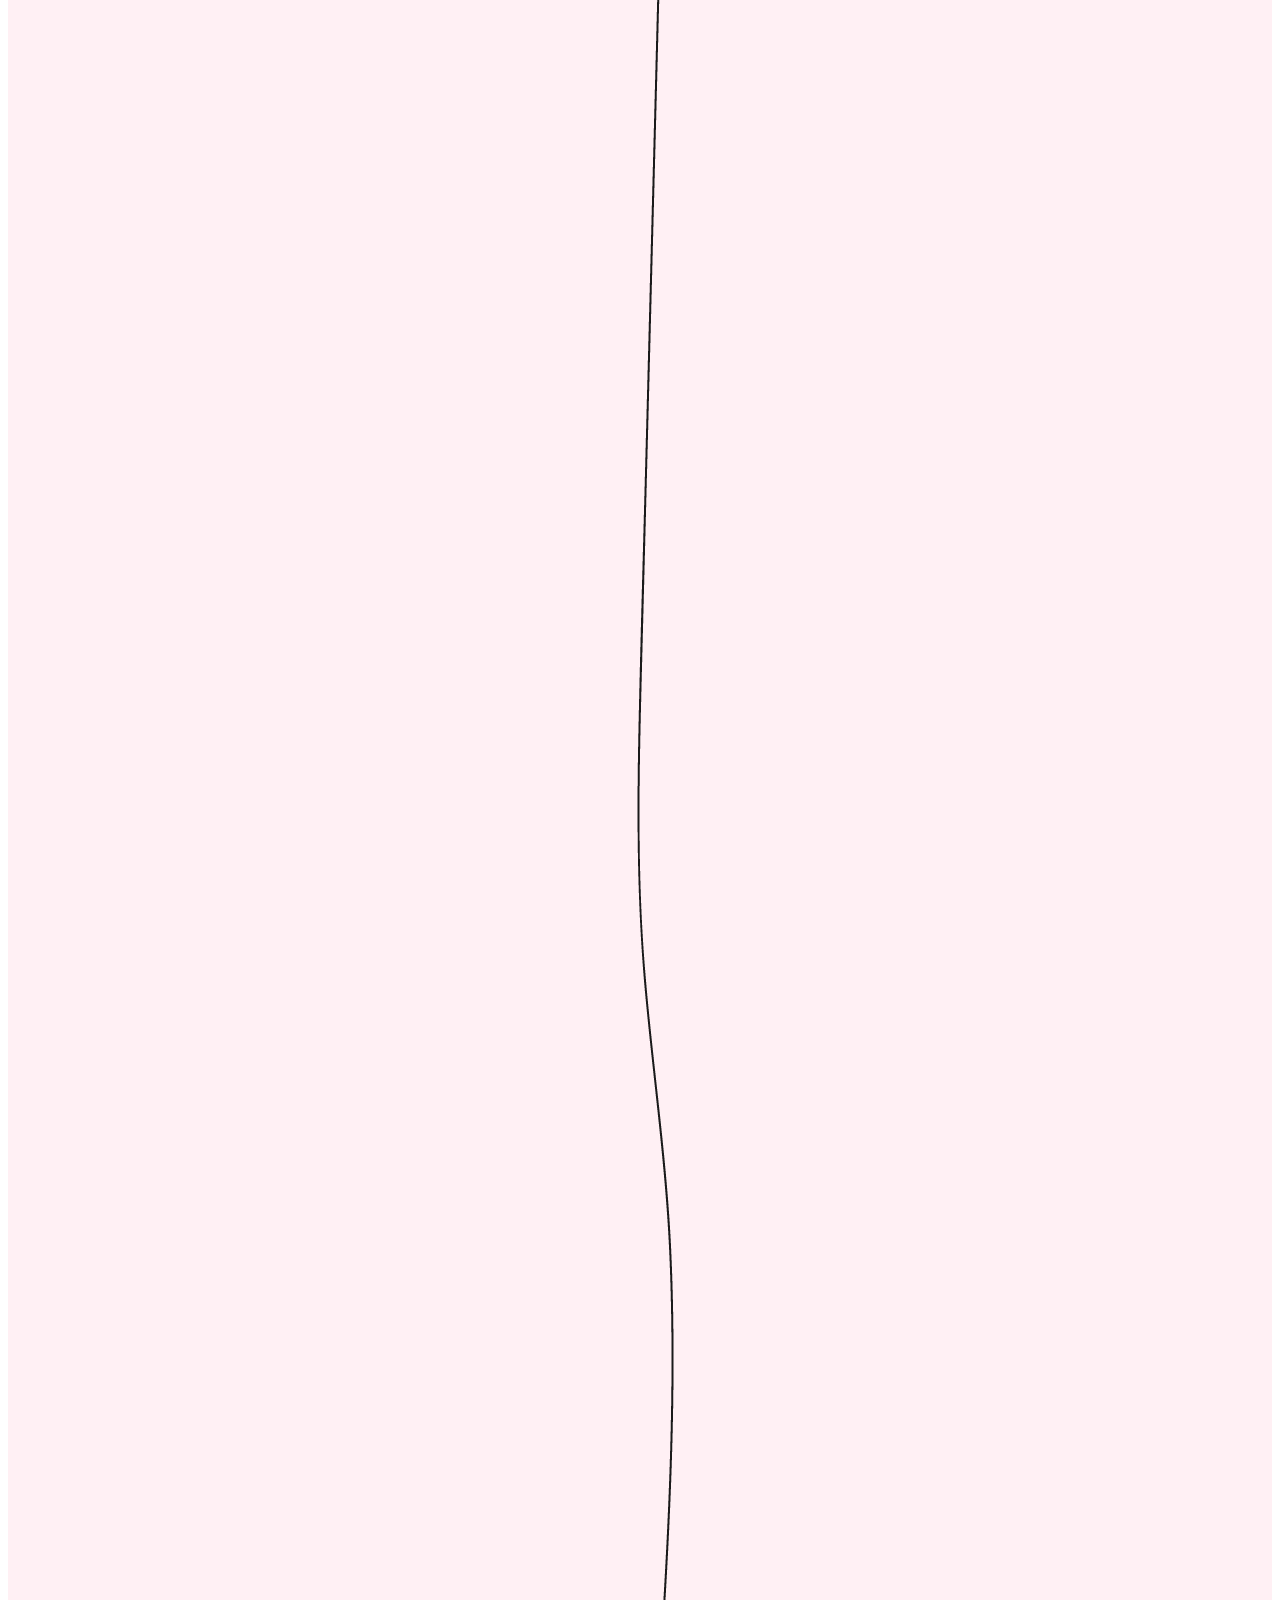
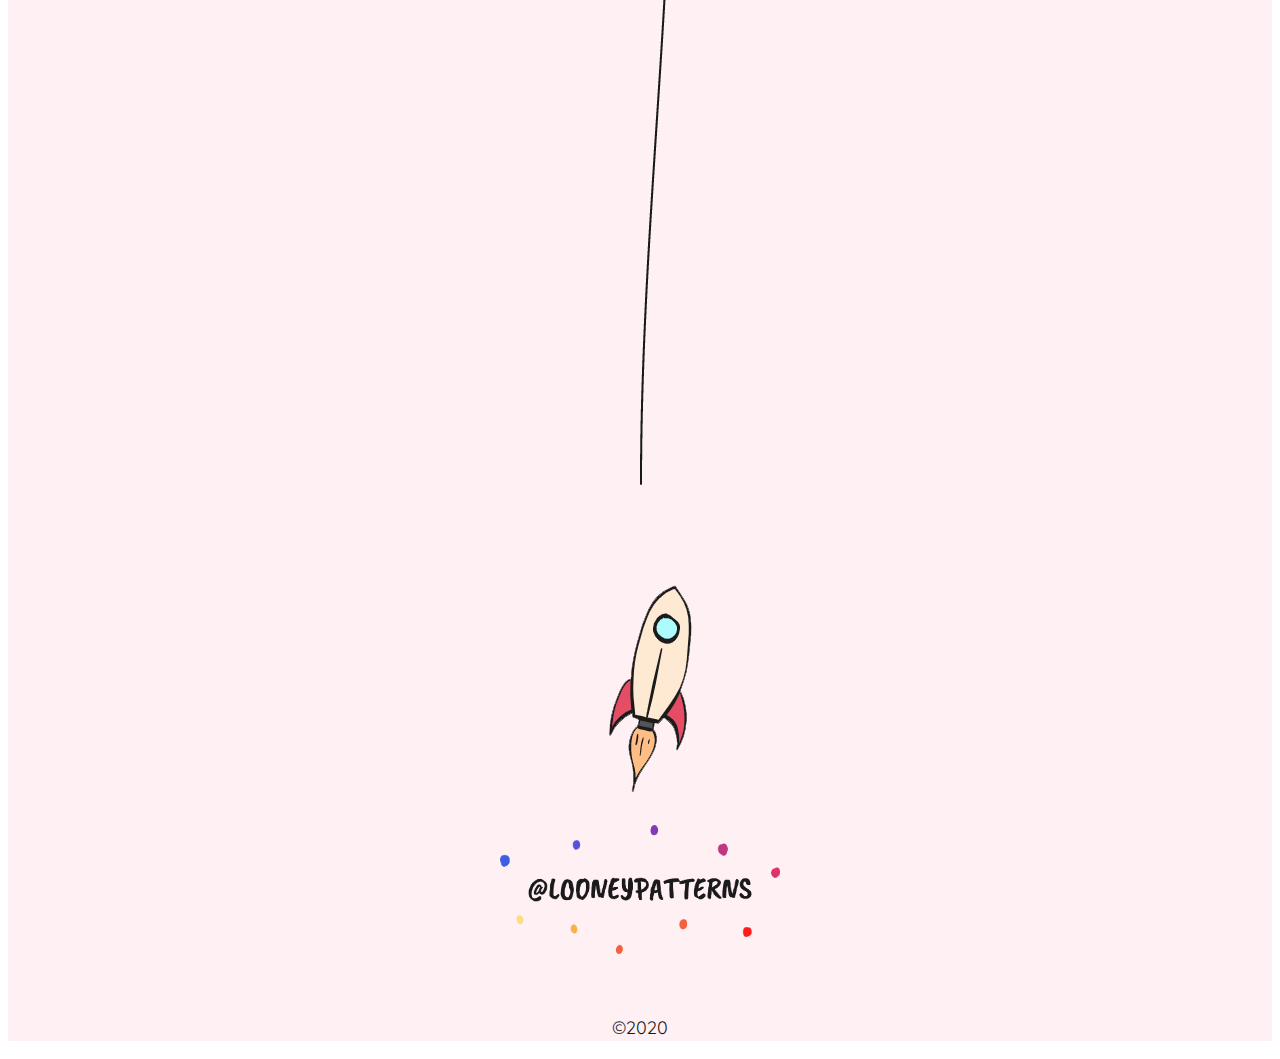
==== commit e8640c08: "slideshow experiments" ====
--- a/index.html
+++ b/index.html
@@ -78,14 +78,19 @@
     </div>
     </section>
 <!-- section 3 -->
-    <section>
+    <section cLass="slideshow">
     <h3>Showcase</h3>
-    <div class="slider">
+        <div class="slides">
         <img src="images/s3-showcase-business-card.png" alt="business cards"/>
+        </div>
+        <div class="slides">
         <img src="images/s3-showcase-t-shirt.png" alt="t-shirt"/>
+        </div>
+        <div class="slides">
         <img src="images/s3-showcase-phone-case.png" alt="iphone case"/>
-    </div>
-    <div style="text-align:center">
+        </div>
+<!-- found this on w3schools (feel like there is a better way) -->
+    <div>
         <span class="dot" onclick="currentSlide(1)"></span> 
         <span class="dot" onclick="currentSlide(2)"></span> 
         <span class="dot" onclick="currentSlide(3)"></span> 
--- a/css1/main.css
+++ b/css1/main.css
@@ -216,11 +216,6 @@
 
 /*section 3*/
 
-.slider img {
-	margin: 20px 0 60px;
-	position: relative;
-}
-
 .dot {
   cursor: pointer;
   height: 15px;
@@ -230,6 +225,15 @@
   border-radius: 50%;
   display: inline-block;
 }
+.slides img{
+  display: 
+}
+
+.slideshow {
+  max-width: 1000px;
+  position: relative;
+  margin: auto;
+}
 
 /*footer*/
 
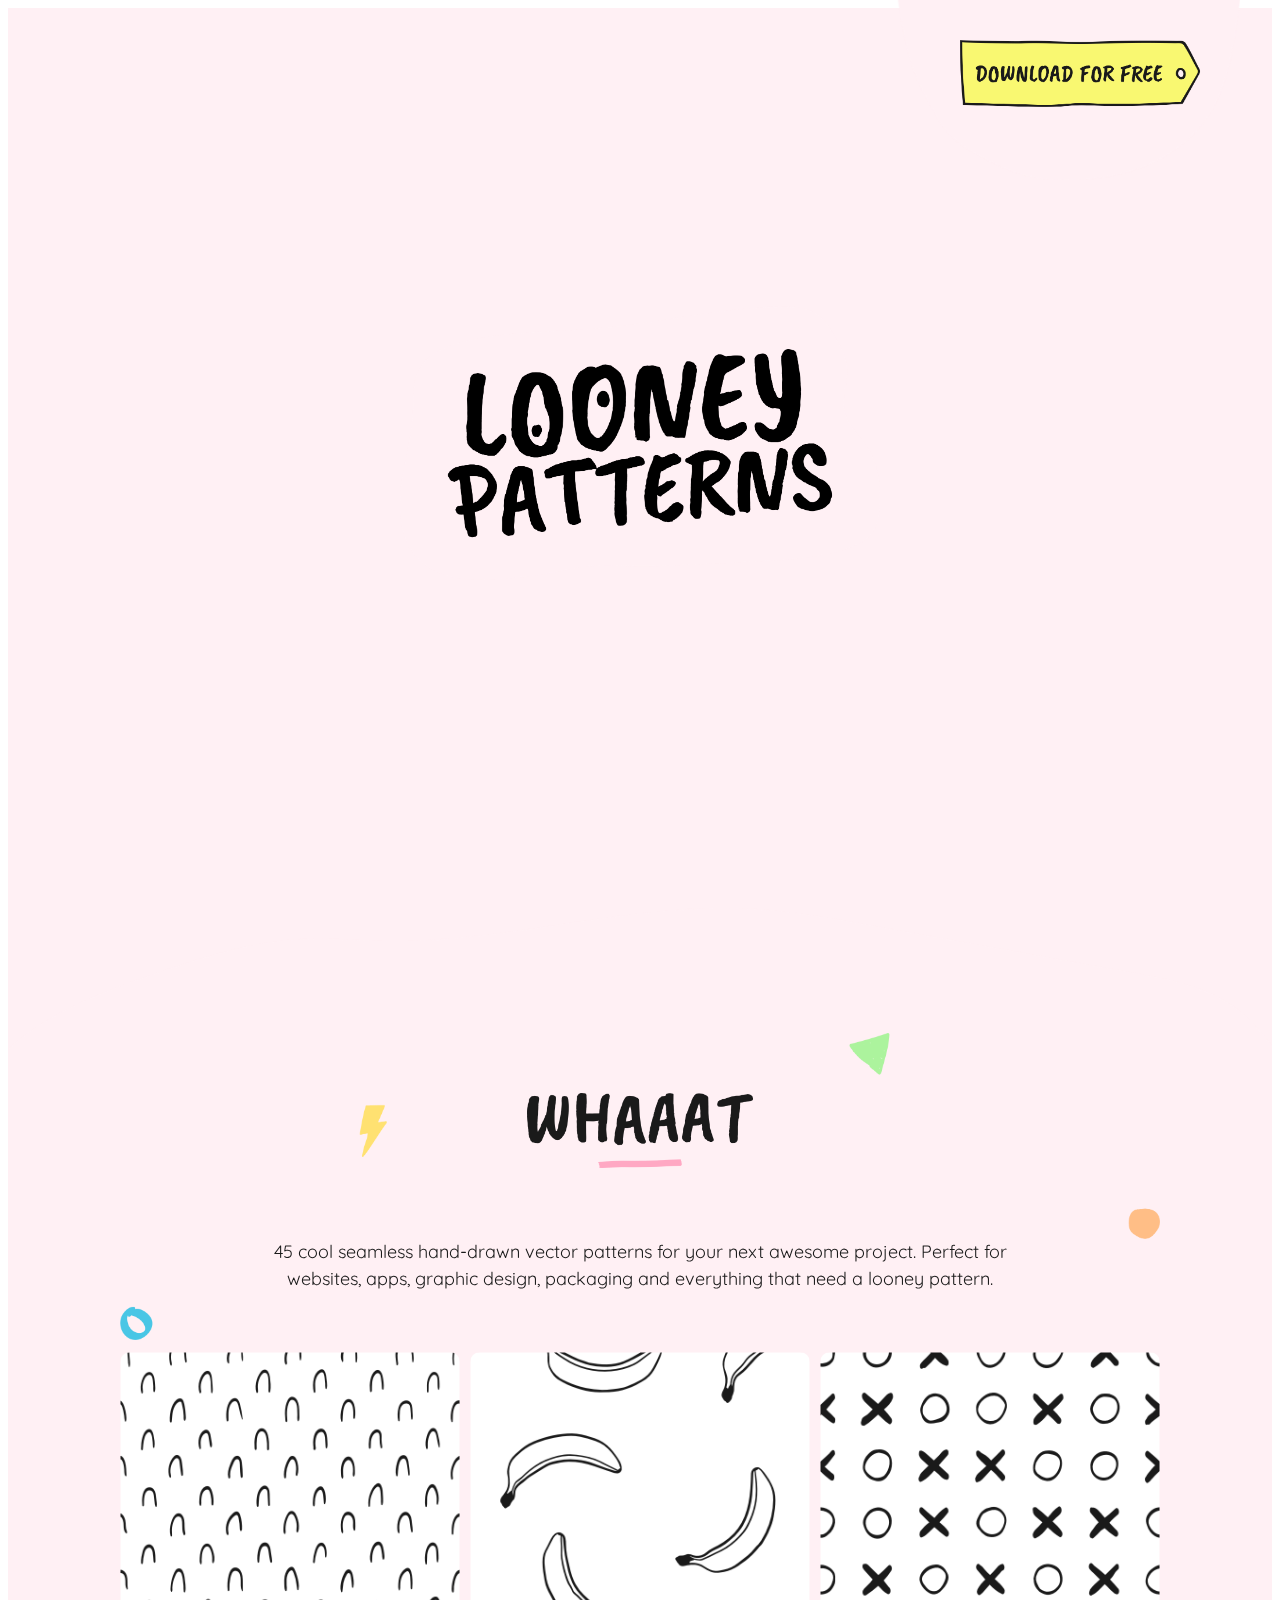
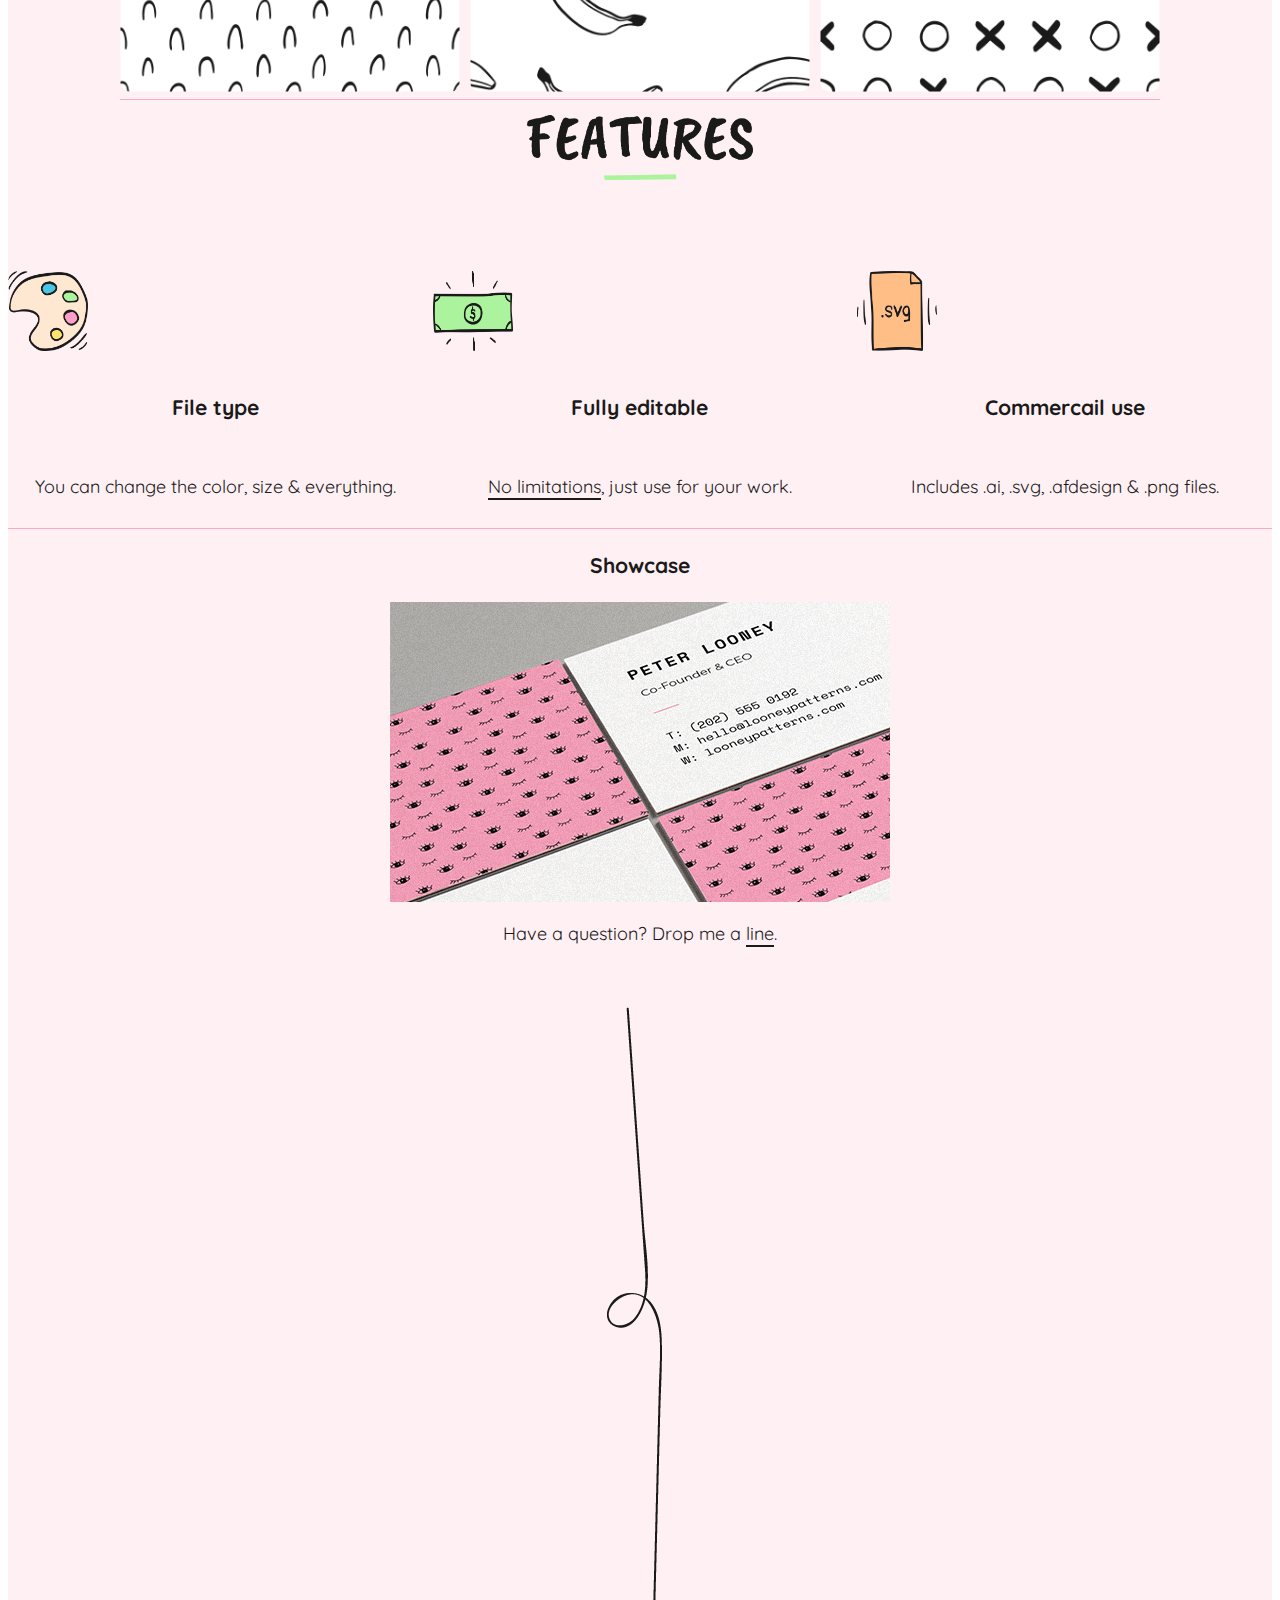
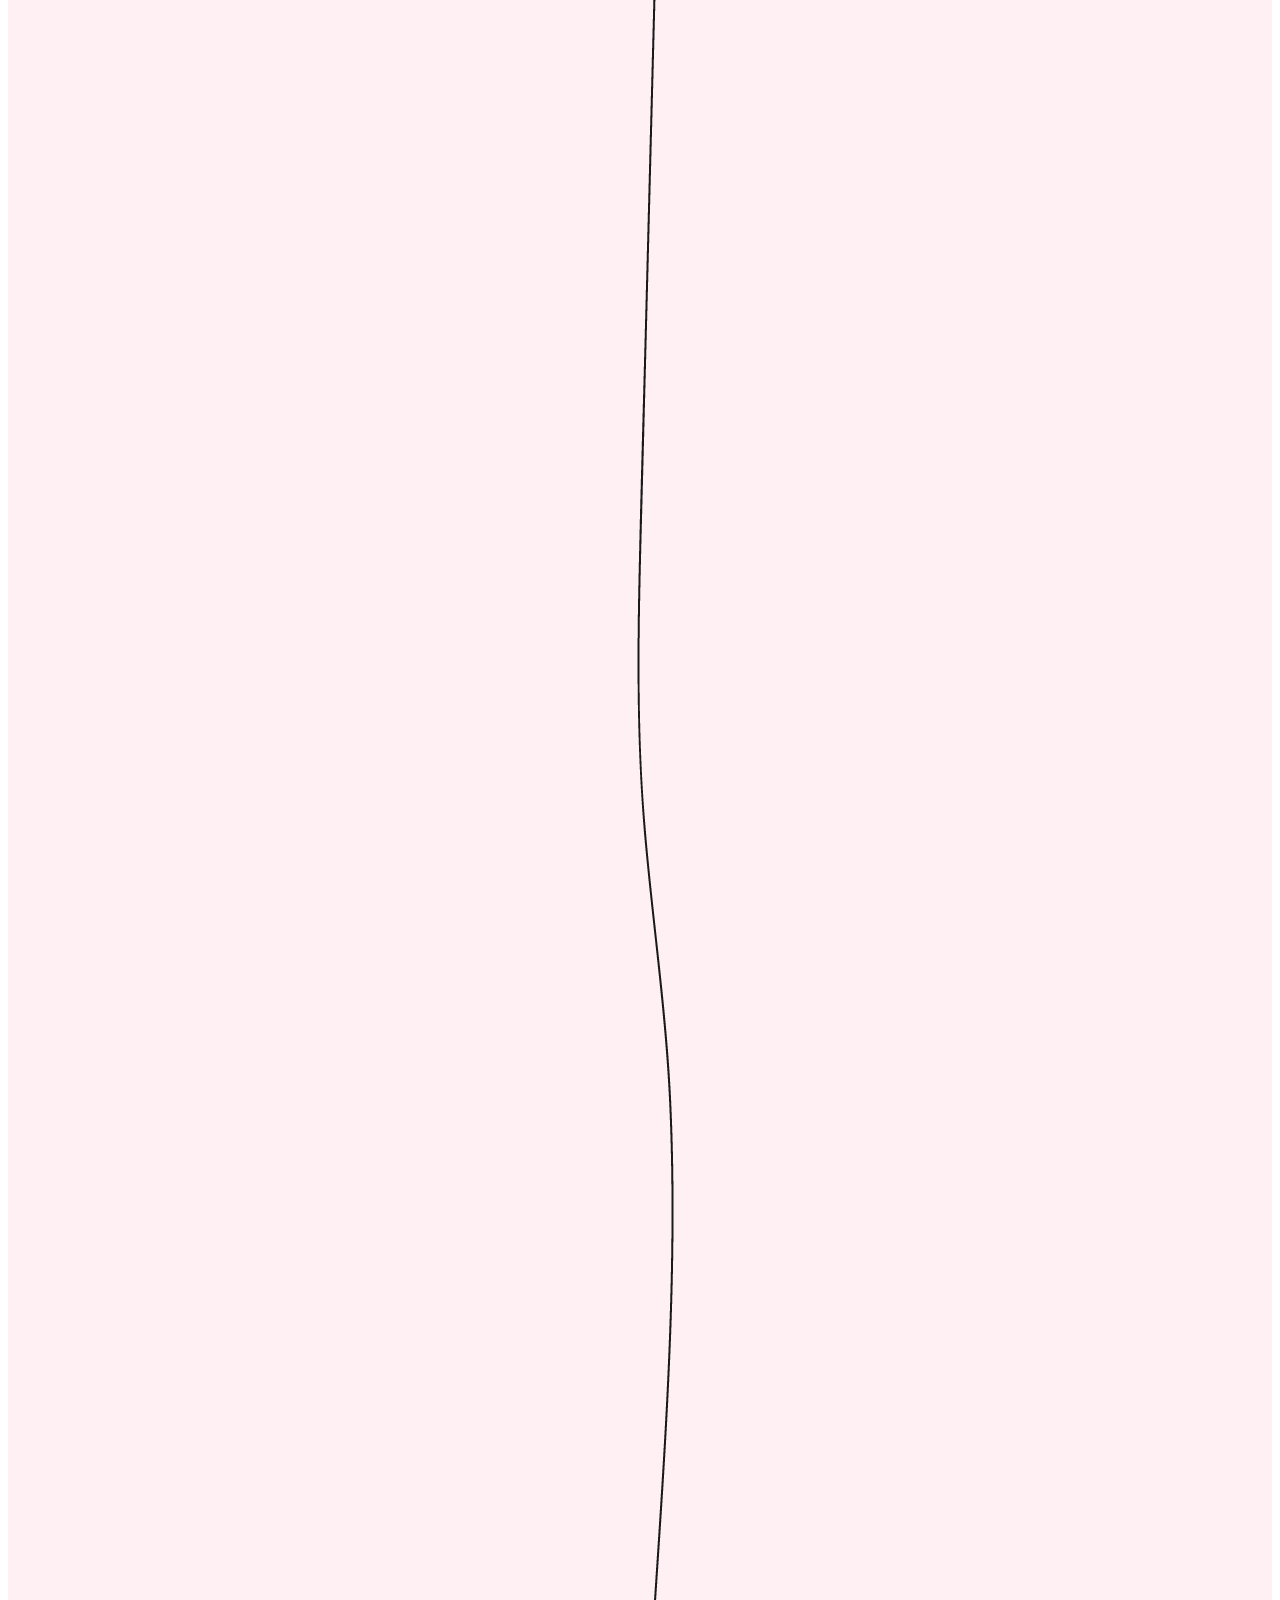
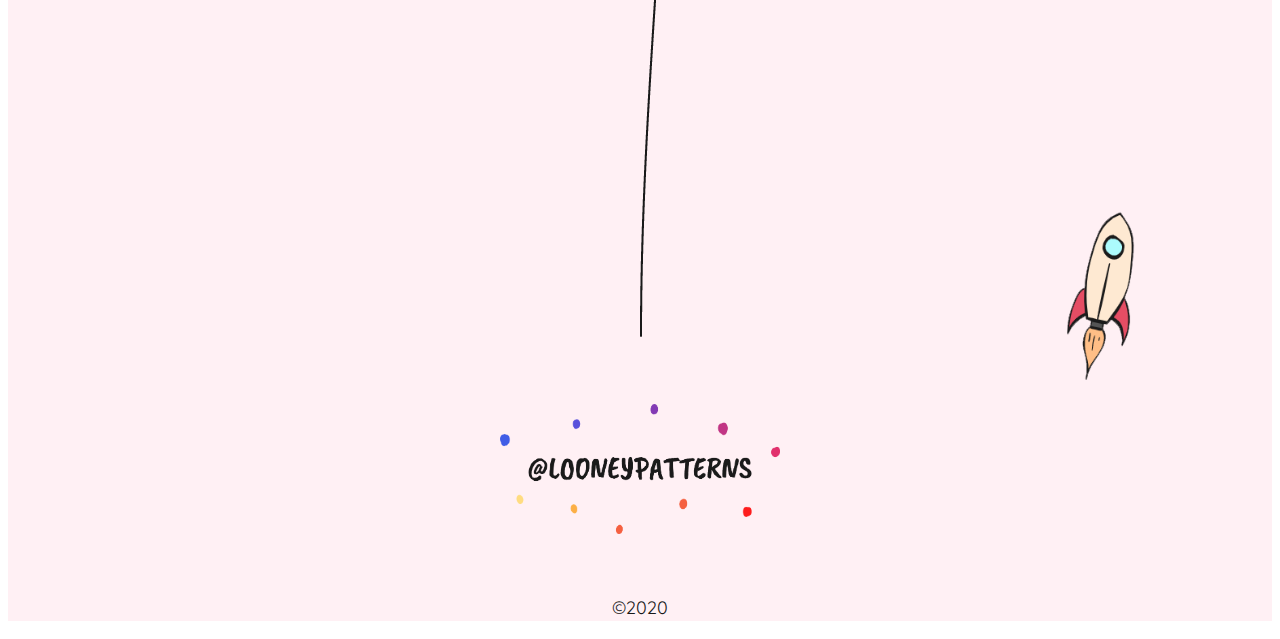
==== commit eed1ace3: "slideshow experiments from w3docs" ====
--- a/index.html
+++ b/index.html
@@ -12,7 +12,7 @@
 <div class= "page">
 <!-- header -->
     <nav class="free">
-        <img src="images/header-free-btn.png" alt="download for free"/>
+        <a href="#!"><img src="images/header-free-btn.png" alt="download for free"/></a>
     </nav>
 
     <div class="free-background">
@@ -77,32 +77,33 @@
     <p>Includes .ai, .svg, .afdesign & .png files.</p>
     </div>
     </section>
+
 <!-- section 3 -->
-    <section cLass="slideshow">
+<!-- found various resources to create slideshow -->
     <h3>Showcase</h3>
-        <div class="slides">
-        <img src="images/s3-showcase-business-card.png" alt="business cards"/>
+    <div class="slider">
+        <span id="slide-1"></span>
+        <span id="slide-2"></span>
+        <span id="slide-3"></span>
+        <div class="image-container">
+          <img src="images/s3-showcase-business-card.png" class="slide"/>
+          <img src="images/s3-showcase-t-shirt.png" class="slide"/>
+          <img src="images/s3-showcase-phone-case.png" class="slide"/>
         </div>
-        <div class="slides">
-        <img src="images/s3-showcase-t-shirt.png" alt="t-shirt"/>
+        <div class="buttons">
+          <a href="#slide-1"></a>
+          <a href="#slide-2"></a>
+          <a href="#slide-3"></a>
         </div>
-        <div class="slides">
-        <img src="images/s3-showcase-phone-case.png" alt="iphone case"/>
         </div>
-<!-- found this on w3schools (feel like there is a better way) -->
-    <div>
-        <span class="dot" onclick="currentSlide(1)"></span> 
-        <span class="dot" onclick="currentSlide(2)"></span> 
-        <span class="dot" onclick="currentSlide(3)"></span> 
-      </div>
-    </section>
+
 <!-- footer -->
 <footer>
     <p>Have a question? Drop me a <a href="#" class="link">line</a>.</p>
     <div class="line">
-    <img src="images/footer-line.png" alt="line image">
+        <img src="images/footer-line.png" alt="line image">
     </div>
-        <img src="images/footer-rocket.png" alt="rocket">
+    <a href="#!"><img class="rocket" src="images/footer-rocket.png" alt="rocket"></a>
     <a href="#!"><img class="instagram" src="images/footer-instagram.png" alt="instagram link"/></a>
     <p> &#169;2020</p>
 </footer>
--- a/css1/main.css
+++ b/css1/main.css
@@ -216,23 +216,52 @@
 
 /*section 3*/
 
-.dot {
-  cursor: pointer;
+.slider {
+  width: 500px;
+  height: 300px;
+  background-color; var(--dark-pink);
+  margin-left: auto;
+  margin-right: auto;
+  margin-top: 0px;
+  text-align: center;
+  overflow: hidden;
+}
+.image-container {
+  width: 1500px;
+  background-color: var(--light-pink);
+  height: 300px;
+  clear: both;
+  position: relative;
+  -webkit-transition: left 2s;
+  -moz-transition: left 2s;
+  -o-transition: left 2s;
+  transition: left 2s;
+}
+.slide {
+  float: left;
+  margin: 0px;
+  padding: 0px;
+  position: relative;
+}
+#slide-1:target ~ .image-container {
+  left: 0px;
+}
+#slide-2:target ~ .image-container {
+  left: -500px;
+}
+#slide-3:target ~ .image-container {
+  left: -1000px;
+}
+.buttons {
+  position: relative;
+  top: -20px;
+}
+.buttons a {
+  display: inline-block;
   height: 15px;
   width: 15px;
-  margin: 0 2px;
+  border-radius: 50px;
   background-color: var(--dark-pink);
-  border-radius: 50%;
-  display: inline-block;
-}
-.slides img{
-  display: 
-}
-
-.slideshow {
-  max-width: 1000px;
-  position: relative;
-  margin: auto;
 }
 
 /*footer*/
@@ -242,10 +271,18 @@
 	margin: 60px auto 60px;
 }
 
-.instagram{
-    position: relative;
-    display: block;
-    width: 100%;
-    max-width: 280px;
-    margin: 0 auto 60px;
+.instagram {
+  position: relative;
+  display: block;
+  width: 100%;
+  max-width: 280px;
+  margin: 0 auto 60px;
+}
+
+.rocket {
+  display: block;
+	width: 120px;
+	position: absolute;
+	right: 120px;
+	bottom: 220px;
 }